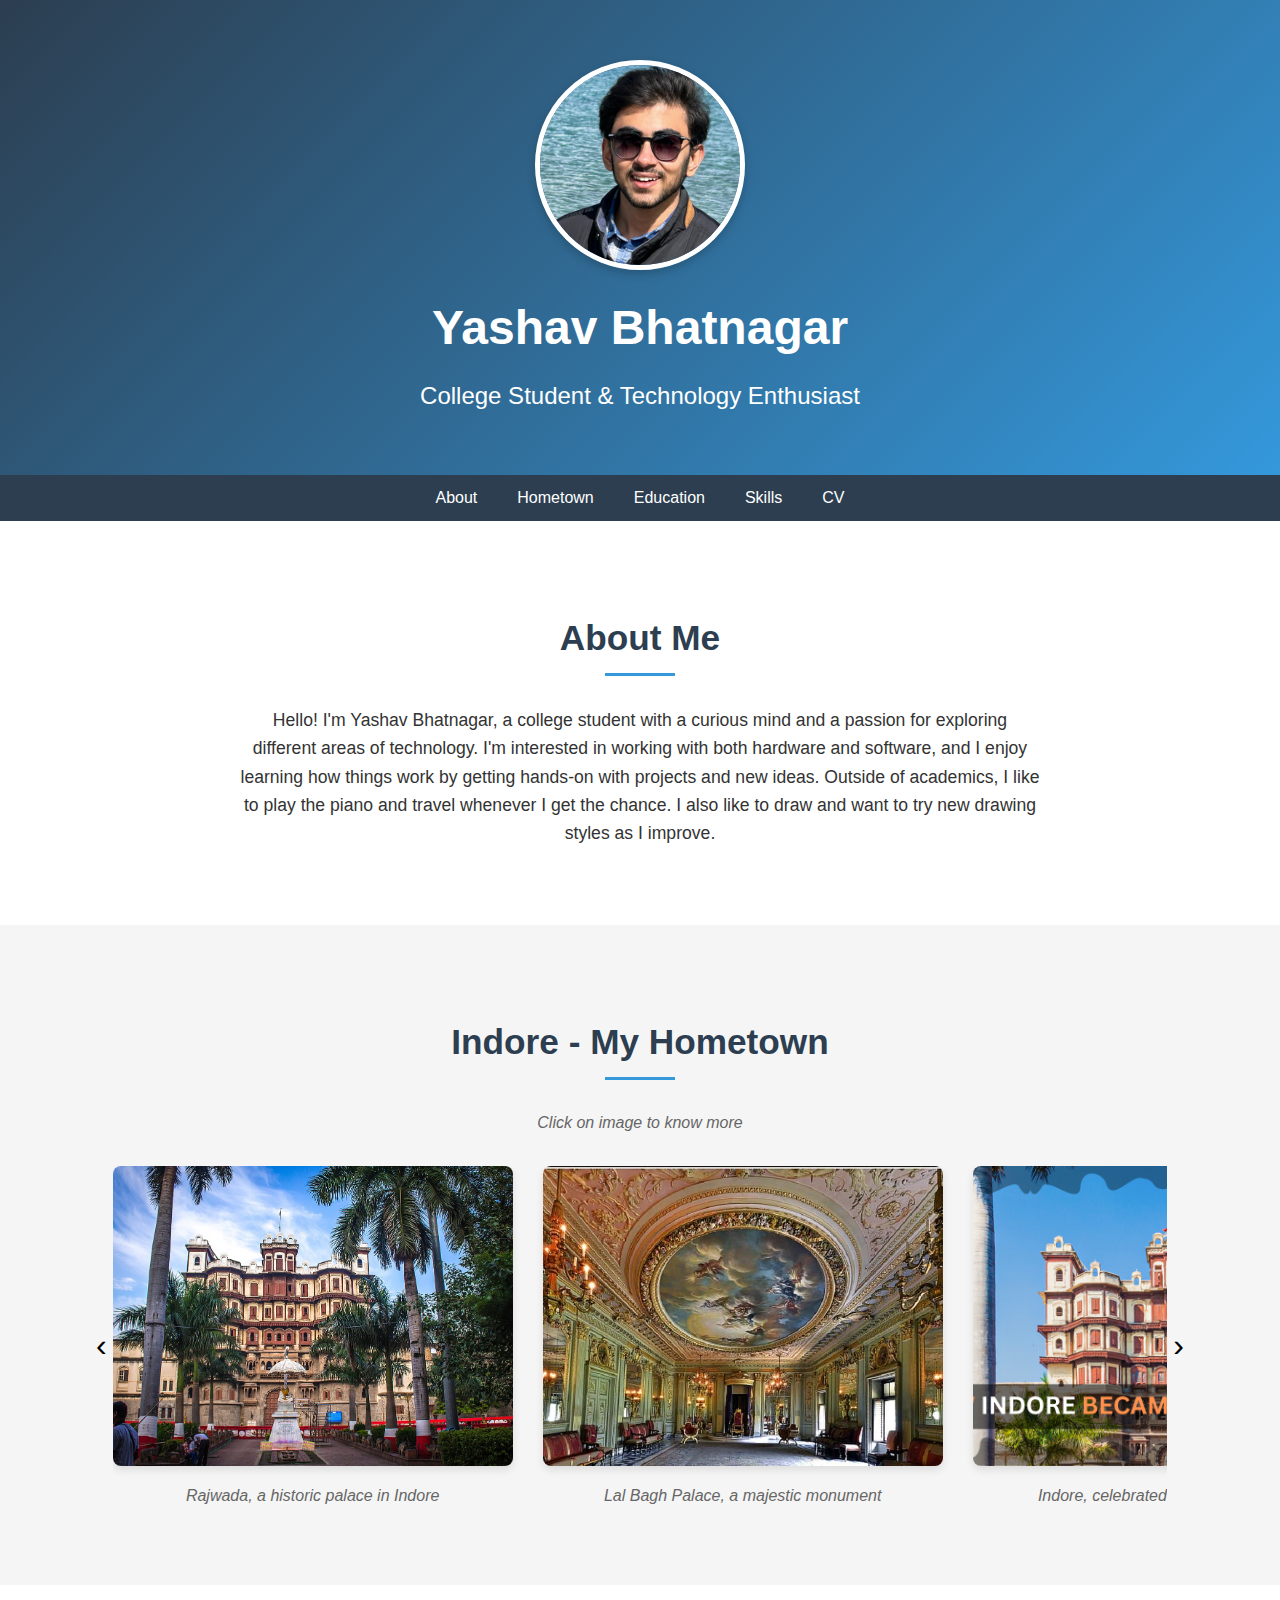
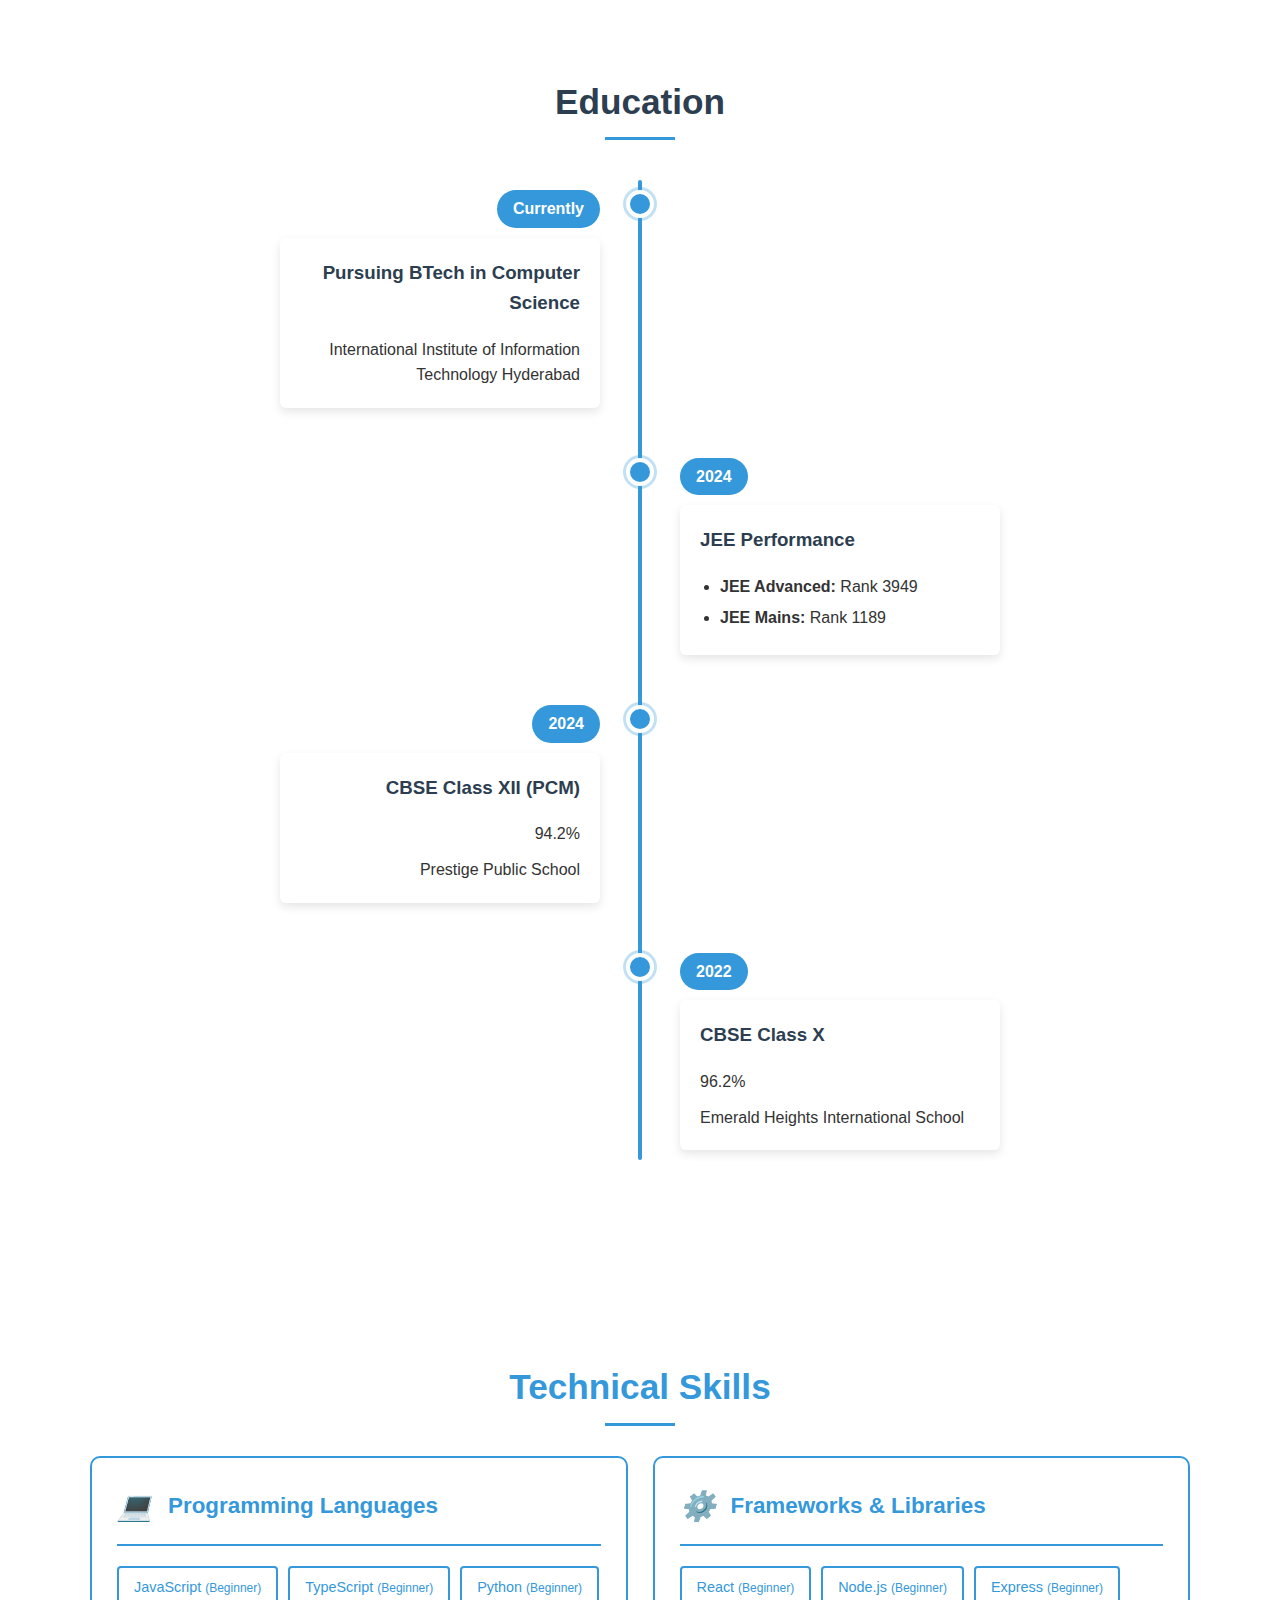
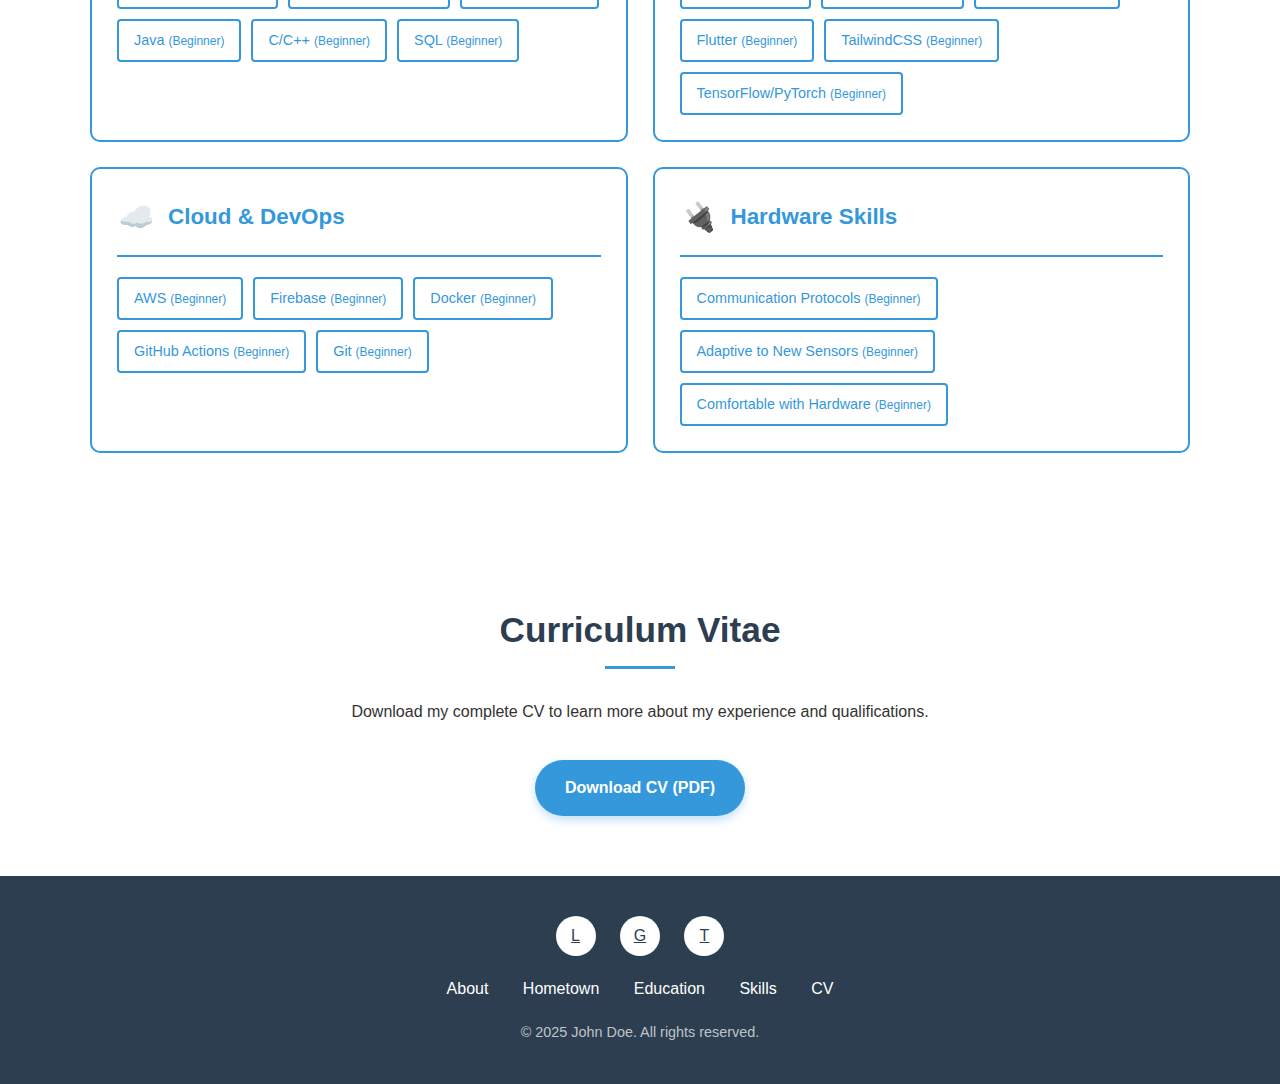
==== index.html @ 8229d237 "first" ====
<!DOCTYPE html>
<html lang="en">
<head>
    <meta charset="UTF-8">
    <meta name="viewport" content="width=device-width, initial-scale=1.0">
    <title>Yashav Bhatnagar- Personal Website</title>
    <style>
        /* Base Styles */
        body {
            font-family: 'Segoe UI', Tahoma, Geneva, Verdana, sans-serif;
            line-height: 1.6;
            color: #333;
            margin: 0;
            padding: 0;
            background-color: #f5f5f5;
        }
        
        .container {
            max-width: 1100px;
            margin: 0 auto;
            padding: 0 20px;
        }
        
        /* Header */
        header {
            background: linear-gradient(135deg, #2c3e50, #3498db);
            color: #fff;
            padding: 60px 0;
            text-align: center;
        }
        
        .profile-container {
            display: flex;
            flex-direction: column;
            align-items: center;
            justify-content: center;
        }
        
        .profile-image {
            width: 200px;
            height: 200px;
            border-radius: 50%;
            border: 5px solid #fff;
            object-fit: cover;
            margin-bottom: 20px;
            box-shadow: 0 4px 10px rgba(0, 0, 0, 0.2);
        }
        
        .header-content h1 {
            font-size: 3rem;
            margin: 0;
            font-weight: 600;
        }
        
        .header-content h2 {
            font-size: 1.5rem;
            margin: 10px 0 0;
            font-weight: 400;
        }
        
        /* Navigation */
        nav {
            background-color: #2c3e50;
            padding: 10px 0;
            position: sticky;
            top: 0;
            z-index: 100;
        }
        
        nav ul {
            list-style: none;
            margin: 0;
            padding: 0;
            display: flex;
            justify-content: center;
        }
        
        nav li {
            margin: 0 15px;
        }
        
        nav a {
            color: #fff;
            text-decoration: none;
            font-weight: 500;
            transition: all 0.3s ease;
            padding: 10px 5px;
        }
        
        nav a:hover {
            color: #3498db;
        }
        
        /* Sections */
        section {
            padding: 60px 0;
        }
        
        section h2 {
            text-align: center;
            font-size: 2.2rem;
            margin-bottom: 40px;
            color: #2c3e50;
            position: relative;
        }
        
        section h2:after {
            content: '';
            position: absolute;
            bottom: -10px;
            left: 50%;
            transform: translateX(-50%);
            width: 70px;
            height: 3px;
            background-color: #3498db;
        }
        
        /* About Section */
        #about {
            background-color: #fff;
        }
        
        .about-content {
            max-width: 800px;
            margin: 0 auto;
            text-align: center;
            font-size: 1.1rem;
        }
        
        /* Hometown Section */
        #hometown {
            background-color: #f5f5f5;
        }
        
        .gallery-container {
            display: flex;
            align-items: center;
            justify-content: center;
            margin-top: 30px;
        }
        
        .hometown-gallery {
            display: flex;
            overflow-x: scroll;
            scroll-behavior: smooth;
            width: 1320px; /* updated width to show 3 full images: 3*400 + 2*30 = 1260px */
            gap: 30px; /* increased gap for better spacing */
        }
        
        .hometown-gallery::-webkit-scrollbar {
            display: none; /* hide native scrollbar */
        }
        
        .arrow {
            font-size: 2rem;
            background-color: transparent;
            border: none;
            cursor: pointer;
        }
        
        .hometown-image {
            width: 400px; /* increased width */
            height: 300px; /* increased height */
            object-fit: cover;
            border-radius: 8px;
            box-shadow: 0 4px 8px rgba(0, 0, 0, 0.1);
            transition: transform 0.3s ease, box-shadow 0.3s ease;
        }
        
        .hometown-image:hover {
            transform: scale(1.05);
            box-shadow: 0 8px 16px rgba(0, 0, 0, 0.2);
        }
        
        .hometown-caption {
            text-align: center;
            margin-top: 10px;
            font-style: italic;
            color: #666;
        }
        
        /* Education Section - NEW TIMELINE STYLES */
        #education {
            background-color: #fff;
        }
        
        .timeline {
            position: relative;
            max-width: 800px;
            margin: 50px auto;
            padding: 0 20px;
        }
        
        .timeline::after {
            content: '';
            position: absolute;
            width: 4px;
            background-color: #3498db;
            top: 0;
            bottom: 0;
            left: 50%;
            margin-left: -2px;
            border-radius: 2px;
        }
        
        .timeline-item {
            padding: 10px 40px;
            position: relative;
            width: 50%;
            box-sizing: border-box;
            margin-bottom: 30px;
        }
        
        .timeline-item:nth-child(odd) {
            left: 0;
            text-align: right;
        }
        
        .timeline-item:nth-child(even) {
            left: 50%;
            text-align: left;
        }
        
        .timeline-dot {
            position: absolute;
            width: 20px;
            height: 20px;
            background-color: #3498db;
            border: 4px solid #fff;
            border-radius: 50%;
            z-index: 1;
            box-shadow: 0 0 0 3px rgba(52, 152, 219, 0.3);
        }
        
        .timeline-item:nth-child(odd) .timeline-dot {
            right: -14px;
        }
        
        .timeline-item:nth-child(even) .timeline-dot {
            left: -14px;
        }
        
        .timeline-date {
            display: inline-block;
            padding: 6px 16px;
            background-color: #3498db;
            color: #fff;
            border-radius: 30px;
            font-weight: bold;
            margin-bottom: 10px;
        }
        
        .timeline-content {
            padding: 20px;
            background-color: #fff;
            border-radius: 6px;
            box-shadow: 0 4px 10px rgba(0, 0, 0, 0.1);
            transition: transform 0.3s ease, box-shadow 0.3s ease;
        }
        
        .timeline-content:hover {
            transform: translateY(-5px);
            box-shadow: 0 8px 15px rgba(0, 0, 0, 0.15);
        }
        
        .timeline-content h3 {
            margin-top: 0;
            color: #2c3e50;
        }
        
        .timeline-content p {
            margin: 10px 0 0;
        }
        
        .timeline-content ul {
            text-align: left;
            padding-left: 20px;
            margin: 10px 0 0;
        }
        
        .timeline-content ul li {
            margin-bottom: 5px;
        }
        
        /* Updated Skills Section Styles to blue and white theme */
        #skills {
            background-color: #fff; /* white background */
            padding: 60px 0;
            color: #333; /* dark text */
        }
        #skills h2 {
            text-align: center;
            font-size: 2.2rem;
            margin-bottom: 40px;
            color: #3498db; /* blue heading */
            position: relative;
        }
        #skills h2:after {
            content: '';
            position: absolute;
            bottom: -10px;
            left: 50%;
            transform: translateX(-50%);
            width: 70px;
            height: 3px;
            background-color: #3498db;
        }
        .skills-container {
            max-width: 1100px;
            margin: 0 auto;
        }
        .skills-grid {
            display: grid;
            grid-template-columns: repeat(2, 1fr);
            gap: 25px;
        }
        .skills-box {
            background-color: #fff;
            border-radius: 10px;
            padding: 25px;
            border: 2px solid #3498db;
            color: #333;
            transition: transform 0.3s ease, box-shadow 0.3s ease;
        }
        .skills-box:hover {
            transform: translateY(-5px);
            box-shadow: 0 10px 20px rgba(52, 152, 219, 0.3);
        }
        .skills-header {
            display: flex;
            align-items: center;
            margin-bottom: 20px;
            border-bottom: 2px solid #3498db;
            padding-bottom: 15px;
        }
        .skills-icon {
            font-size: 1.8rem;
            margin-right: 15px;
        }
        .skills-header h3 {
            color: #3498db;
            font-size: 1.4rem;
            margin: 0;
        }
        .skills-tags {
            display: flex;
            flex-wrap: wrap;
            gap: 10px;
        }
        .skill-tag {
            background-color: #fff;
            color: #3498db;
            padding: 8px 15px;
            border: 2px solid #3498db;
            border-radius: 4px;
            font-size: 0.9rem;
            transition: background-color 0.3s ease, color 0.3s ease;
        }
        .skill-tag:hover {
            background-color: #3498db;
            color: #fff;
        }
        
        /* CV Section */
        #cv {
            background-color: #fff;
            text-align: center;
        }
        
        .cv-download {
            display: inline-block;
            background-color: #3498db;
            color: #fff;
            padding: 15px 30px;
            border-radius: 30px;
            text-decoration: none;
            font-weight: 600;
            transition: all 0.3s ease;
            margin-top: 20px;
            box-shadow: 0 4px 10px rgba(52, 152, 219, 0.3);
        }
        
        .cv-download:hover {
            background-color: #2980b9;
            transform: translateY(-3px);
            box-shadow: 0 6px 15px rgba(52, 152, 219, 0.4);
        }
        
        .cv-download i {
            margin-right: 10px;
        }
        
        /* Footer */
        footer {
            background-color: #2c3e50;
            color: #fff;
            padding: 40px 0;
            text-align: center;
        }
        
        .social-links {
            margin-bottom: 20px;
        }
        
        .social-link {
            display: inline-block;
            width: 40px;
            height: 40px;
            background-color: #fff;
            border-radius: 50%;
            color: #2c3e50;
            text-align: center;
            line-height: 40px;
            margin: 0 10px;
            transition: all 0.3s ease;
        }
        
        .social-link:hover {
            background-color: #3498db;
            color: #fff;
            transform: translateY(-3px);
        }
        
        .footer-nav {
            margin-bottom: 20px;
        }
        
        .footer-nav a {
            color: #fff;
            margin: 0 15px;
            text-decoration: none;
            transition: color 0.3s ease;
        }
        
        .footer-nav a:hover {
            color: #3498db;
        }
        
        .copyright {
            font-size: 0.9rem;
            color: rgba(255, 255, 255, 0.7);
        }
        
        /* Responsive */
        @media (max-width: 768px) {
            .skills-grid {
                grid-template-columns: 1fr;
            }
            
            .hometown-image {
                width: 100%;
                height: auto;
            }
            
            .header-content h1 {
                font-size: 2.5rem;
            }
            
            .header-content h2 {
                font-size: 1.2rem;
            }
            
            nav ul {
                flex-direction: column;
                align-items: center;
            }
            
            nav li {
                margin: 10px 0;
            }
            
            /* Timeline responsive */
            .timeline::after {
                left: 31px;
            }
            
            .timeline-item {
                width: 100%;
                padding-left: 70px;
                padding-right: 20px;
            }
            
            .timeline-item:nth-child(odd),
            .timeline-item:nth-child(even) {
                left: 0;
                text-align: left;
            }
            
            .timeline-item:nth-child(odd) .timeline-dot,
            .timeline-item:nth-child(even) .timeline-dot {
                left: 18px;
            }
        }
        
        @media (max-width: 480px) {
            .skill-item {
                width: 100%;
            }
            
            section h2 {
                font-size: 1.8rem;
            }
            
            .header-content h1 {
                font-size: 2rem;
            }
            
            .profile-image {
                width: 150px;
                height: 150px;
            }
            
            .skills-header {
                flex-direction: column;
                text-align: center;
            }
            
            .skills-icon {
                margin-right: 0;
                margin-bottom: 10px;
            }
            
            .skills-tags {
                justify-content: center;
            }
        }
    </style>
</head>
<body>
    <!-- Header -->
    <header>
        <div class="container">
            <div class="profile-container">
                <img src="images/Profilepic.jpg" alt="Profile Picture" class="profile-image">
                <div class="header-content">
                    <h1>Yashav Bhatnagar</h1>
                    <h2>College Student & Technology Enthusiast</h2>
                </div>
            </div>
        </div>
    </header>
    
    <!-- Navigation -->
    <nav>
        <ul>
            <li><a href="#about">About</a></li>
            <li><a href="#hometown">Hometown</a></li>
            <li><a href="#education">Education</a></li>
            <li><a href="#skills">Skills</a></li>
            <li><a href="#cv">CV</a></li>
        </ul>
    </nav>
    
    <!-- About Section -->
    <section id="about">
        <div class="container">
            <h2>About Me</h2>
            <div class="about-content">
                <p>Hello! I'm Yashav Bhatnagar, a college student with a curious mind and a passion for exploring different areas of technology. I'm interested in working with both hardware and software, and I enjoy learning how things work by getting hands-on with projects and new ideas. Outside of academics, I like to play the piano and travel whenever I get the chance. I also like to draw and want to try new drawing styles as I improve.</p>
            </div>
        </div>
    </section>
    
    <!-- Hometown Section -->
    <section id="hometown">
        <div class="container">
            <h2>Indore - My Hometown</h2>
            <p class="hometown-caption">Click on image to know more</p>
            <div class="gallery-container">
                <button class="arrow left" id="leftArrow">&#8249;</button>
                <div class="hometown-gallery" id="gallery">
                    <!-- Rajwada -->
                    <div>
                        <a href="https://en.wikipedia.org/wiki/Rajwada" target="_blank">
                            <img src="images/Indore_Rajwada.jpg" alt="Rajwada, Indore" class="hometown-image">
                        </a>
                        <p class="hometown-caption">Rajwada, a historic palace in Indore</p>
                    </div>
                    <!-- Lal Bagh Palace -->
                    <div>
                        <a href="https://en.wikipedia.org/wiki/Lalbagh_Palace" target="_blank">
                            <img src="images/Indore_LalBagh.jpg" alt="Lal Bagh Palace, Indore" class="hometown-image">
                        </a>
                        <p class="hometown-caption">Lal Bagh Palace, a majestic monument</p>
                    </div>
                    <!-- Clean City View -->
                    <div>
                        <a href="https://www.youtube.com/watch?v=WnYIG2W7yXc&ab_channel=IndiaToday" target="_blank">
                            <img src="images/Indore_cleanest.png" alt="Indore Cleanest" class="hometown-image">
                        </a>
                        <p class="hometown-caption">Indore, celebrated as the cleanest city</p>
                    </div>
                    <!-- Sarafa Bazaar -->
                    <div>
                        <a href="https://en.wikipedia.org/wiki/Sarafa_Bazaar" target="_blank">
                            <img src="images/Indore_Sarafa.jpg" alt="Sarafa, Indore" class="hometown-image">
                        </a>
                        <p class="hometown-caption">Sarafa bazar, a foodies paradise</p>
                    </div>
                    <!-- Chappan dukan -->
                    <div>
                        <a href="https://food.ndtv.com/food-drinks/what-to-eat-at-indores-chappan-market-aka-56-dukan-a-complete-guide-3815123" target="_blank">
                            <img src="images/Indore_chappan.jpeg" alt="Chappan, Indore" class="hometown-image">
                        </a>
                        <p class="hometown-caption">Chappan dukan, The Street food hub</p>
                    </div>
                </div>
                <button class="arrow right" id="rightArrow">&#8250;</button>
            </div>
        </div>
    </section>
    
    <!-- Education Section - UPDATED WITH VERTICAL TIMELINE -->
    <section id="education">
        <div class="container">
            <h2>Education</h2>
            <div class="timeline">
                <!-- BTech -->
                <div class="timeline-item">
                    <div class="timeline-dot"></div>
                    <div class="timeline-date">Currently</div>
                    <div class="timeline-content">
                        <h3>Pursuing BTech in Computer Science</h3>
                        <p>International Institute of Information Technology Hyderabad</p>
                    </div>
                </div>
                
                <!-- JEE Combined -->
                <div class="timeline-item">
                    <div class="timeline-dot"></div>
                    <div class="timeline-date">2024</div>
                    <div class="timeline-content">
                        <h3>JEE Performance</h3>
                        <ul>
                            <li><strong>JEE Advanced:</strong> Rank 3949</li>
                            <li><strong>JEE Mains:</strong> Rank 1189</li>
                        </ul>
                    </div>
                </div>
                
                <!-- CBSE Class XII -->
                <div class="timeline-item">
                    <div class="timeline-dot"></div>
                    <div class="timeline-date">2024</div>
                    <div class="timeline-content">
                        <h3>CBSE Class XII (PCM)</h3>
                        <p>94.2%</p>
                        <p>Prestige Public School</p>
                    </div>
                </div>
                
                <!-- CBSE Class X -->
                <div class="timeline-item">
                    <div class="timeline-dot"></div>
                    <div class="timeline-date">2022</div>
                    <div class="timeline-content">
                        <h3>CBSE Class X</h3>
                        <p>96.2%</p>
                        <p>Emerald Heights International School</p>
                    </div>
                </div>
            </div>
        </div>
    </section>
    
    <!-- Skills Section - UPDATED WITH EXPERTISE LEVELS -->
    <section id="skills">
        <div class="container">
            <h2>Technical Skills</h2>
            <div class="skills-container">
                <!-- Main skills grid layout -->
                <div class="skills-grid">
                    <!-- Programming Languages Box -->
                    <div class="skills-box">
                        <div class="skills-header">
                            <i class="skills-icon">💻</i>
                            <h3>Programming Languages</h3>
                        </div>
                        <div class="skills-tags">
                            <span class="skill-tag">JavaScript <small>(Beginner)</small></span>
                            <span class="skill-tag">TypeScript <small>(Beginner)</small></span>
                            <span class="skill-tag">Python <small>(Beginner)</small></span>
                            <span class="skill-tag">Java <small>(Beginner)</small></span>
                            <span class="skill-tag">C/C++ <small>(Beginner)</small></span>
                            <span class="skill-tag">SQL <small>(Beginner)</small></span>
                        </div>
                    </div>
                    
                    <!-- Frameworks & Libraries Box -->
                    <div class="skills-box">
                        <div class="skills-header">
                            <i class="skills-icon">⚙️</i>
                            <h3>Frameworks & Libraries</h3>
                        </div>
                        <div class="skills-tags">
                            <span class="skill-tag">React <small>(Beginner)</small></span>
                            <span class="skill-tag">Node.js <small>(Beginner)</small></span>
                            <span class="skill-tag">Express <small>(Beginner)</small></span>
                            <span class="skill-tag">Flutter <small>(Beginner)</small></span>
                            <span class="skill-tag">TailwindCSS <small>(Beginner)</small></span>
                            <span class="skill-tag">TensorFlow/PyTorch <small>(Beginner)</small></span>
                        </div>
                    </div>
                    
                    <!-- Cloud & DevOps Box -->
                    <div class="skills-box">
                        <div class="skills-header">
                            <i class="skills-icon">☁️</i>
                            <h3>Cloud & DevOps</h3>
                        </div>
                        <div class="skills-tags">
                            <span class="skill-tag">AWS <small>(Beginner)</small></span>
                            <span class="skill-tag">Firebase <small>(Beginner)</small></span>
                            <span class="skill-tag">Docker <small>(Beginner)</small></span>
                            <span class="skill-tag">GitHub Actions <small>(Beginner)</small></span>
                            <span class="skill-tag">Git <small>(Beginner)</small></span>
                        </div>
                    </div>
                    
                    <!-- Hardware Skills Box -->
                    <div class="skills-box">
                        <div class="skills-header">
                            <i class="skills-icon">🔌</i>
                            <h3>Hardware Skills</h3>
                        </div>
                        <div class="skills-tags">
                            <span class="skill-tag">Communication Protocols <small>(Beginner)</small></span>
                            <span class="skill-tag">Adaptive to New Sensors <small>(Beginner)</small></span>
                            <span class="skill-tag">Comfortable with Hardware <small>(Beginner)</small></span>
                        </div>
                    </div>
                </div>
            </div>
        </div>
    </section>
    
    <!-- CV Section -->
    <section id="cv">
        <div class="container">
            <h2>Curriculum Vitae</h2>
            <p>Download my complete CV to learn more about my experience and qualifications.</p>
            <a href="#" class="cv-download">Download CV (PDF)</a>
        </div>
    </section>
    
    <!-- Footer -->
    <footer>
        <div class="container">
            <div class="social-links">
                <a href="#" class="social-link">L</a>
                <a href="#" class="social-link">G</a>
                <a href="#" class="social-link">T</a>
            </div>
            <div class="footer-nav">
                <a href="#about">About</a>
                <a href="#hometown">Hometown</a>
                <a href="#education">Education</a>
                <a href="#skills">Skills</a>
                <a href="#cv">CV</a>
            </div>
            <div class="copyright">
                &copy; 2025 John Doe. All rights reserved.
            </div>
        </div>
    </footer>
    <script>
        // Horizontal scroll functionality using arrow buttons.
        const gallery = document.getElementById('gallery');
        const scrollAmount = 430; // one image width (400px) + gap (30px)
        document.getElementById('leftArrow').addEventListener('click', () => {
            gallery.scrollBy({ left: -scrollAmount, behavior: 'smooth' });
        });
        document.getElementById('rightArrow').addEventListener('click', () => {
            gallery.scrollBy({ left: scrollAmount, behavior: 'smooth' });
        });
    </script>
    <script src="tracking.js"></script>
</body>
</html>
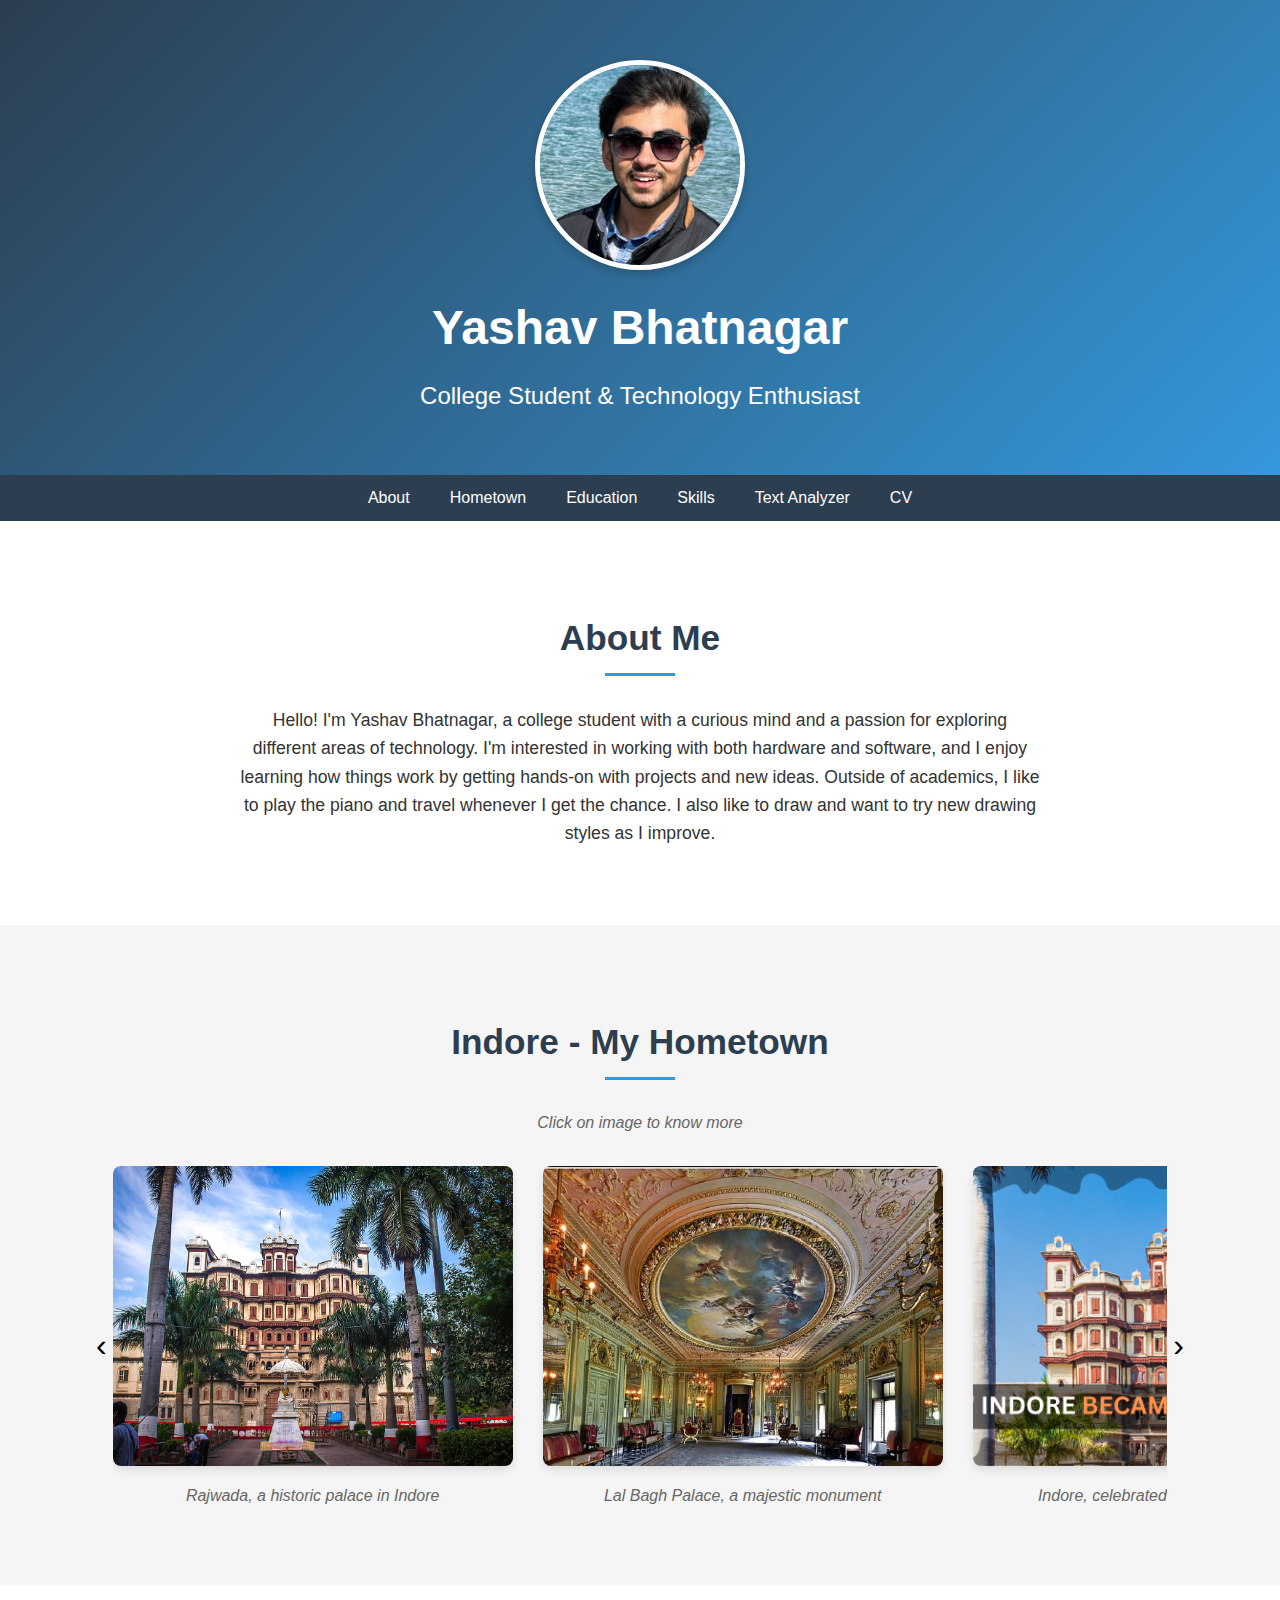
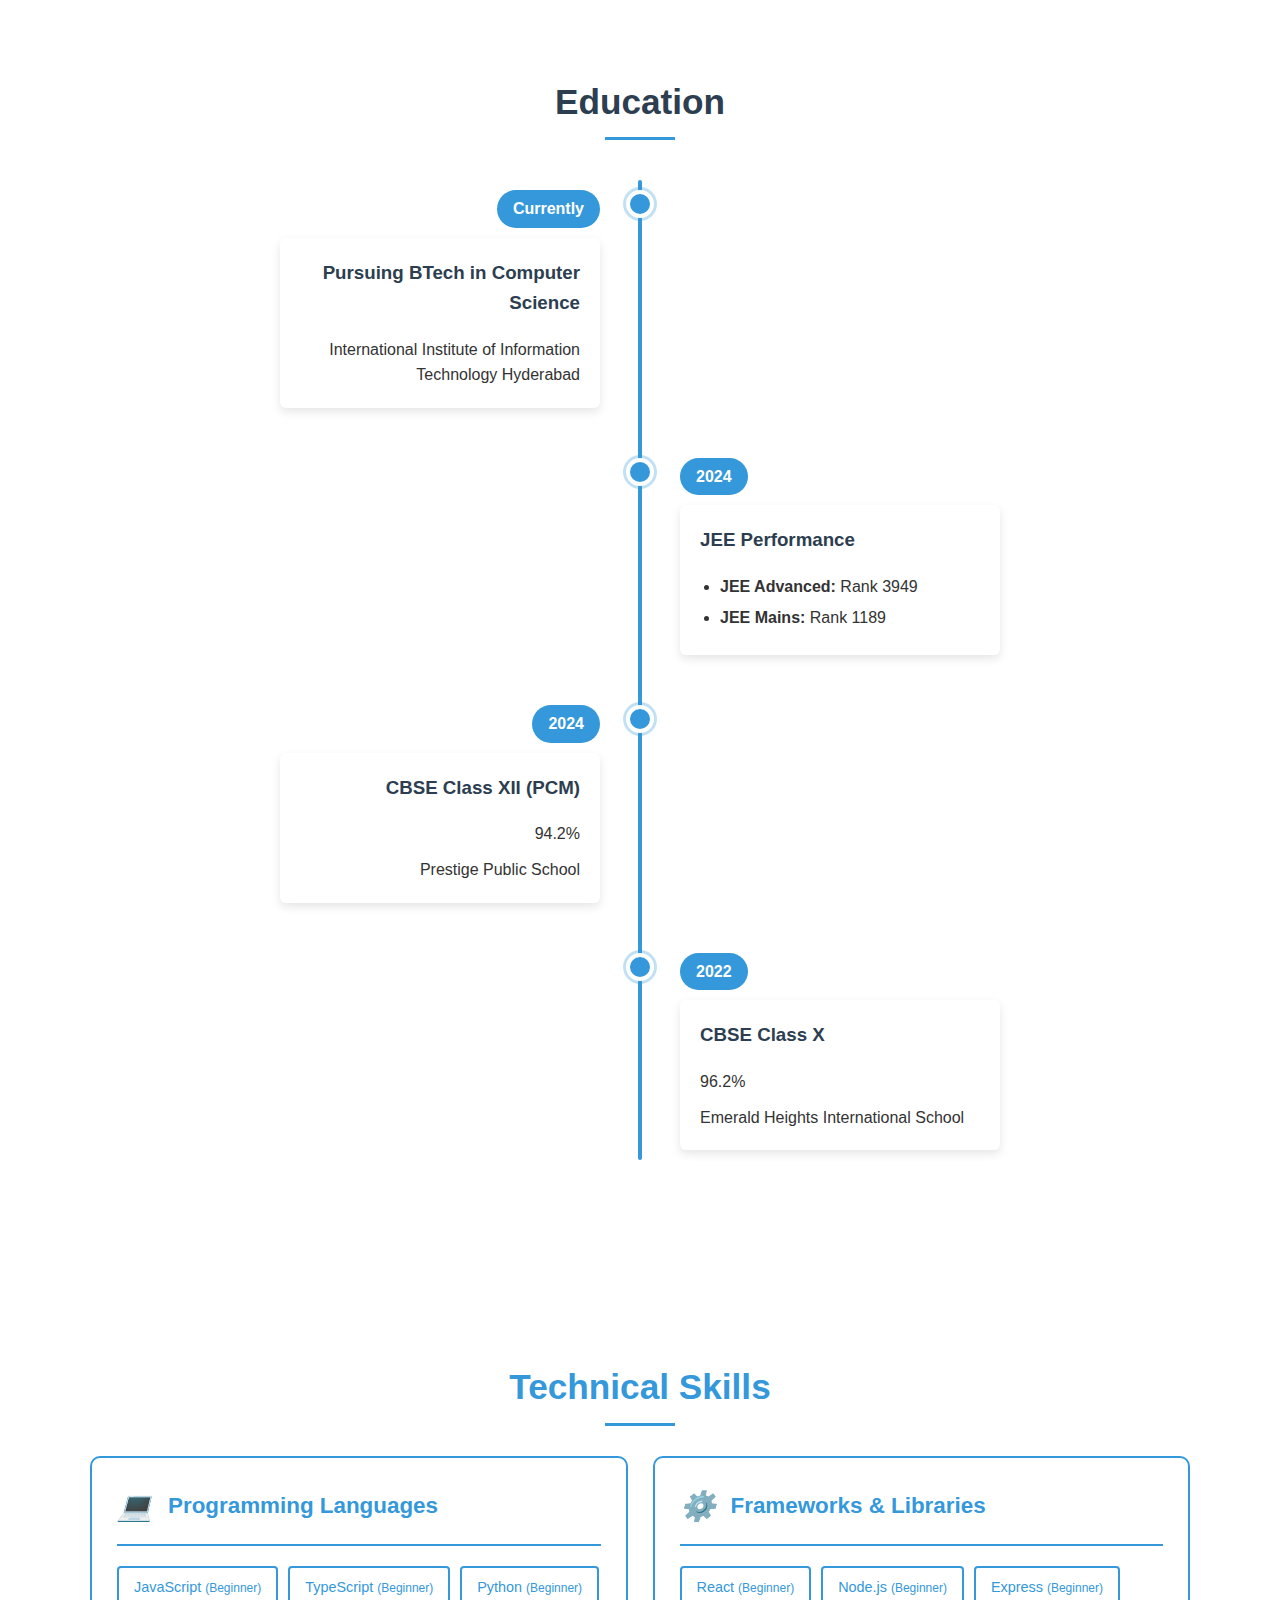
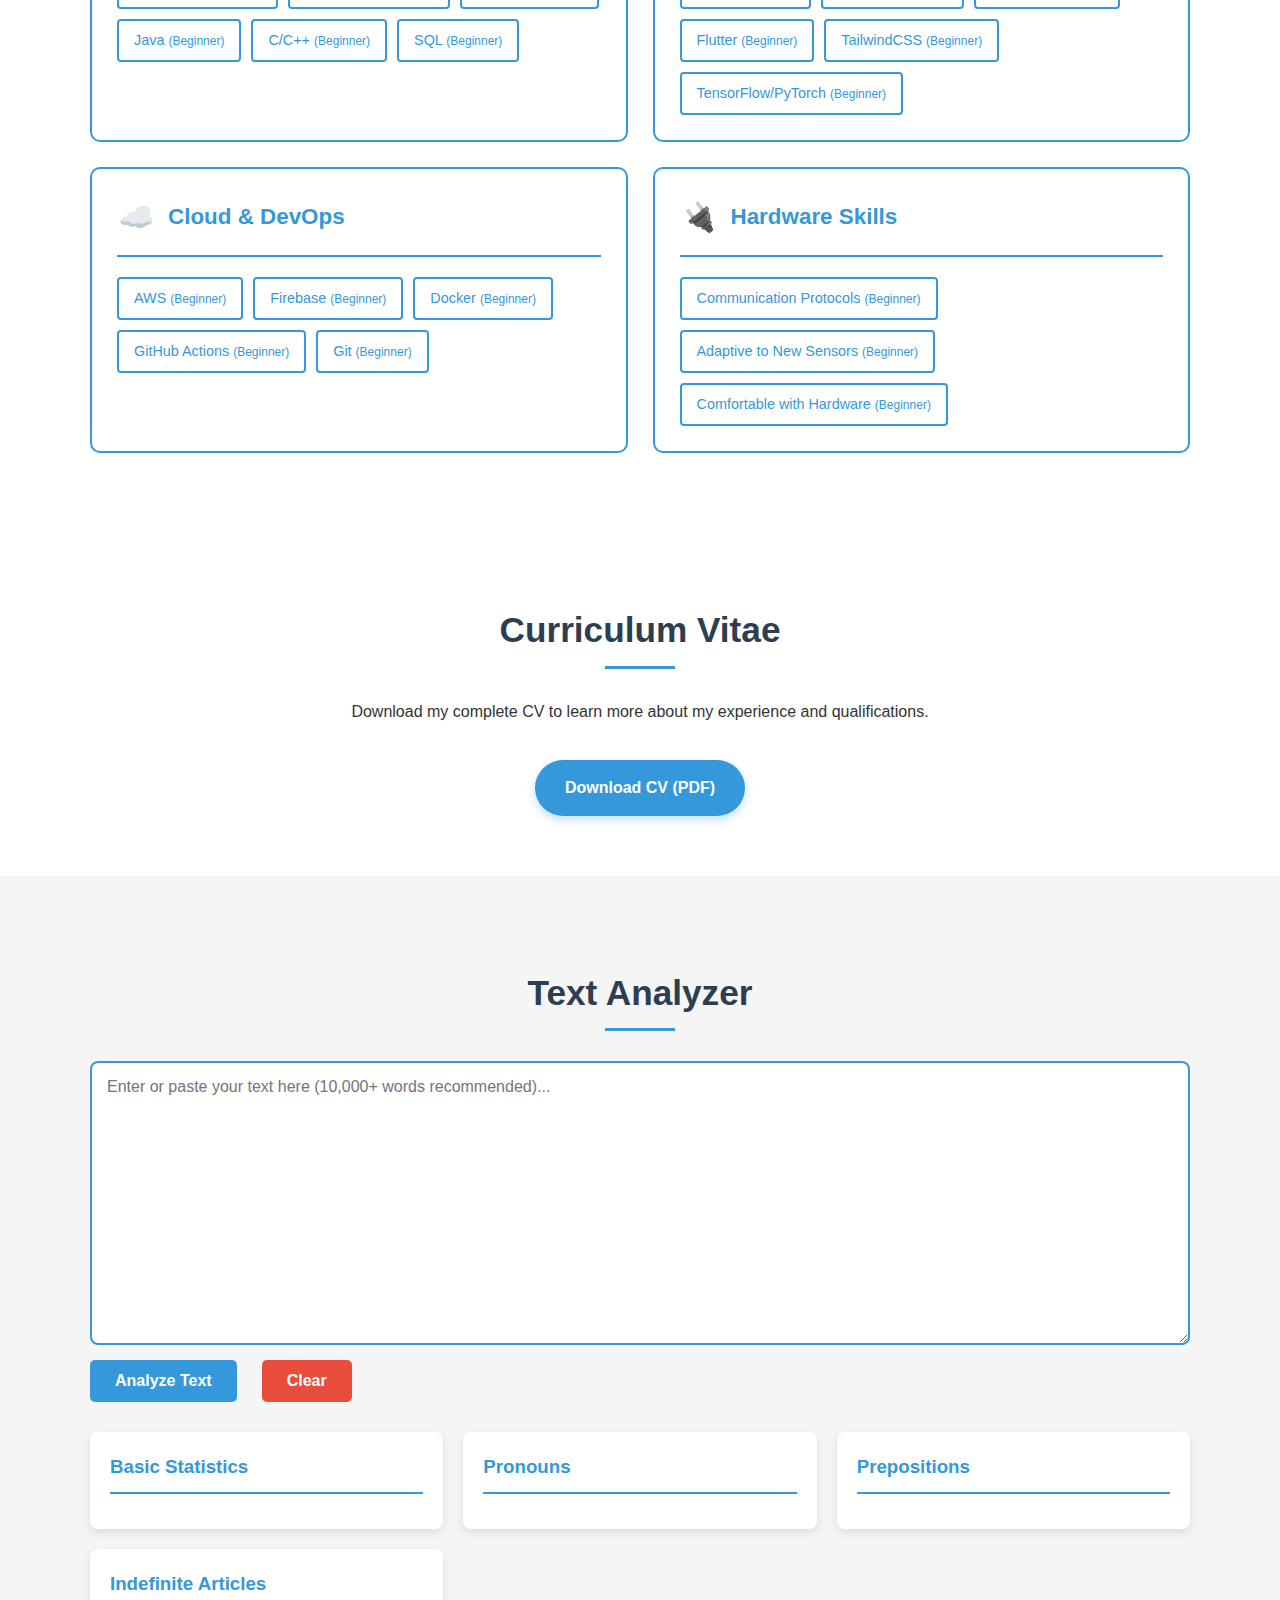
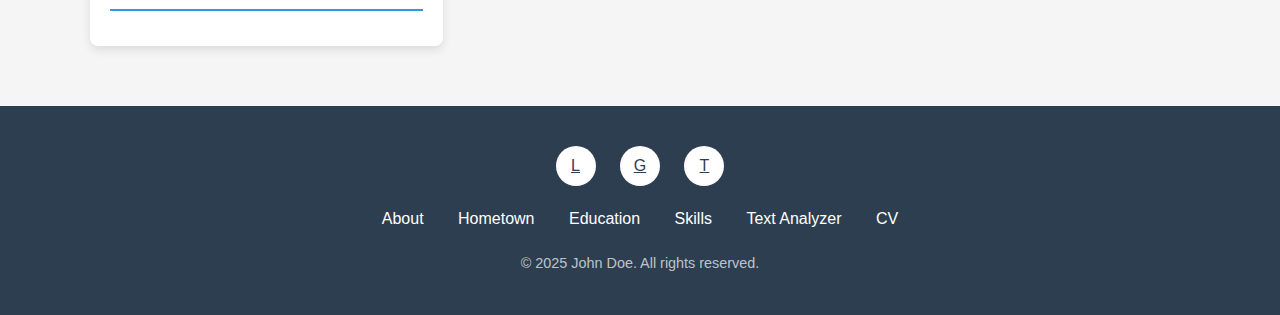
==== commit 63178a47: "text" ====
--- a/index.html
+++ b/index.html
@@ -4,527 +4,7 @@
     <meta charset="UTF-8">
     <meta name="viewport" content="width=device-width, initial-scale=1.0">
     <title>Yashav Bhatnagar- Personal Website</title>
-    <style>
-        /* Base Styles */
-        body {
-            font-family: 'Segoe UI', Tahoma, Geneva, Verdana, sans-serif;
-            line-height: 1.6;
-            color: #333;
-            margin: 0;
-            padding: 0;
-            background-color: #f5f5f5;
-        }
-        
-        .container {
-            max-width: 1100px;
-            margin: 0 auto;
-            padding: 0 20px;
-        }
-        
-        /* Header */
-        header {
-            background: linear-gradient(135deg, #2c3e50, #3498db);
-            color: #fff;
-            padding: 60px 0;
-            text-align: center;
-        }
-        
-        .profile-container {
-            display: flex;
-            flex-direction: column;
-            align-items: center;
-            justify-content: center;
-        }
-        
-        .profile-image {
-            width: 200px;
-            height: 200px;
-            border-radius: 50%;
-            border: 5px solid #fff;
-            object-fit: cover;
-            margin-bottom: 20px;
-            box-shadow: 0 4px 10px rgba(0, 0, 0, 0.2);
-        }
-        
-        .header-content h1 {
-            font-size: 3rem;
-            margin: 0;
-            font-weight: 600;
-        }
-        
-        .header-content h2 {
-            font-size: 1.5rem;
-            margin: 10px 0 0;
-            font-weight: 400;
-        }
-        
-        /* Navigation */
-        nav {
-            background-color: #2c3e50;
-            padding: 10px 0;
-            position: sticky;
-            top: 0;
-            z-index: 100;
-        }
-        
-        nav ul {
-            list-style: none;
-            margin: 0;
-            padding: 0;
-            display: flex;
-            justify-content: center;
-        }
-        
-        nav li {
-            margin: 0 15px;
-        }
-        
-        nav a {
-            color: #fff;
-            text-decoration: none;
-            font-weight: 500;
-            transition: all 0.3s ease;
-            padding: 10px 5px;
-        }
-        
-        nav a:hover {
-            color: #3498db;
-        }
-        
-        /* Sections */
-        section {
-            padding: 60px 0;
-        }
-        
-        section h2 {
-            text-align: center;
-            font-size: 2.2rem;
-            margin-bottom: 40px;
-            color: #2c3e50;
-            position: relative;
-        }
-        
-        section h2:after {
-            content: '';
-            position: absolute;
-            bottom: -10px;
-            left: 50%;
-            transform: translateX(-50%);
-            width: 70px;
-            height: 3px;
-            background-color: #3498db;
-        }
-        
-        /* About Section */
-        #about {
-            background-color: #fff;
-        }
-        
-        .about-content {
-            max-width: 800px;
-            margin: 0 auto;
-            text-align: center;
-            font-size: 1.1rem;
-        }
-        
-        /* Hometown Section */
-        #hometown {
-            background-color: #f5f5f5;
-        }
-        
-        .gallery-container {
-            display: flex;
-            align-items: center;
-            justify-content: center;
-            margin-top: 30px;
-        }
-        
-        .hometown-gallery {
-            display: flex;
-            overflow-x: scroll;
-            scroll-behavior: smooth;
-            width: 1320px; /* updated width to show 3 full images: 3*400 + 2*30 = 1260px */
-            gap: 30px; /* increased gap for better spacing */
-        }
-        
-        .hometown-gallery::-webkit-scrollbar {
-            display: none; /* hide native scrollbar */
-        }
-        
-        .arrow {
-            font-size: 2rem;
-            background-color: transparent;
-            border: none;
-            cursor: pointer;
-        }
-        
-        .hometown-image {
-            width: 400px; /* increased width */
-            height: 300px; /* increased height */
-            object-fit: cover;
-            border-radius: 8px;
-            box-shadow: 0 4px 8px rgba(0, 0, 0, 0.1);
-            transition: transform 0.3s ease, box-shadow 0.3s ease;
-        }
-        
-        .hometown-image:hover {
-            transform: scale(1.05);
-            box-shadow: 0 8px 16px rgba(0, 0, 0, 0.2);
-        }
-        
-        .hometown-caption {
-            text-align: center;
-            margin-top: 10px;
-            font-style: italic;
-            color: #666;
-        }
-        
-        /* Education Section - NEW TIMELINE STYLES */
-        #education {
-            background-color: #fff;
-        }
-        
-        .timeline {
-            position: relative;
-            max-width: 800px;
-            margin: 50px auto;
-            padding: 0 20px;
-        }
-        
-        .timeline::after {
-            content: '';
-            position: absolute;
-            width: 4px;
-            background-color: #3498db;
-            top: 0;
-            bottom: 0;
-            left: 50%;
-            margin-left: -2px;
-            border-radius: 2px;
-        }
-        
-        .timeline-item {
-            padding: 10px 40px;
-            position: relative;
-            width: 50%;
-            box-sizing: border-box;
-            margin-bottom: 30px;
-        }
-        
-        .timeline-item:nth-child(odd) {
-            left: 0;
-            text-align: right;
-        }
-        
-        .timeline-item:nth-child(even) {
-            left: 50%;
-            text-align: left;
-        }
-        
-        .timeline-dot {
-            position: absolute;
-            width: 20px;
-            height: 20px;
-            background-color: #3498db;
-            border: 4px solid #fff;
-            border-radius: 50%;
-            z-index: 1;
-            box-shadow: 0 0 0 3px rgba(52, 152, 219, 0.3);
-        }
-        
-        .timeline-item:nth-child(odd) .timeline-dot {
-            right: -14px;
-        }
-        
-        .timeline-item:nth-child(even) .timeline-dot {
-            left: -14px;
-        }
-        
-        .timeline-date {
-            display: inline-block;
-            padding: 6px 16px;
-            background-color: #3498db;
-            color: #fff;
-            border-radius: 30px;
-            font-weight: bold;
-            margin-bottom: 10px;
-        }
-        
-        .timeline-content {
-            padding: 20px;
-            background-color: #fff;
-            border-radius: 6px;
-            box-shadow: 0 4px 10px rgba(0, 0, 0, 0.1);
-            transition: transform 0.3s ease, box-shadow 0.3s ease;
-        }
-        
-        .timeline-content:hover {
-            transform: translateY(-5px);
-            box-shadow: 0 8px 15px rgba(0, 0, 0, 0.15);
-        }
-        
-        .timeline-content h3 {
-            margin-top: 0;
-            color: #2c3e50;
-        }
-        
-        .timeline-content p {
-            margin: 10px 0 0;
-        }
-        
-        .timeline-content ul {
-            text-align: left;
-            padding-left: 20px;
-            margin: 10px 0 0;
-        }
-        
-        .timeline-content ul li {
-            margin-bottom: 5px;
-        }
-        
-        /* Updated Skills Section Styles to blue and white theme */
-        #skills {
-            background-color: #fff; /* white background */
-            padding: 60px 0;
-            color: #333; /* dark text */
-        }
-        #skills h2 {
-            text-align: center;
-            font-size: 2.2rem;
-            margin-bottom: 40px;
-            color: #3498db; /* blue heading */
-            position: relative;
-        }
-        #skills h2:after {
-            content: '';
-            position: absolute;
-            bottom: -10px;
-            left: 50%;
-            transform: translateX(-50%);
-            width: 70px;
-            height: 3px;
-            background-color: #3498db;
-        }
-        .skills-container {
-            max-width: 1100px;
-            margin: 0 auto;
-        }
-        .skills-grid {
-            display: grid;
-            grid-template-columns: repeat(2, 1fr);
-            gap: 25px;
-        }
-        .skills-box {
-            background-color: #fff;
-            border-radius: 10px;
-            padding: 25px;
-            border: 2px solid #3498db;
-            color: #333;
-            transition: transform 0.3s ease, box-shadow 0.3s ease;
-        }
-        .skills-box:hover {
-            transform: translateY(-5px);
-            box-shadow: 0 10px 20px rgba(52, 152, 219, 0.3);
-        }
-        .skills-header {
-            display: flex;
-            align-items: center;
-            margin-bottom: 20px;
-            border-bottom: 2px solid #3498db;
-            padding-bottom: 15px;
-        }
-        .skills-icon {
-            font-size: 1.8rem;
-            margin-right: 15px;
-        }
-        .skills-header h3 {
-            color: #3498db;
-            font-size: 1.4rem;
-            margin: 0;
-        }
-        .skills-tags {
-            display: flex;
-            flex-wrap: wrap;
-            gap: 10px;
-        }
-        .skill-tag {
-            background-color: #fff;
-            color: #3498db;
-            padding: 8px 15px;
-            border: 2px solid #3498db;
-            border-radius: 4px;
-            font-size: 0.9rem;
-            transition: background-color 0.3s ease, color 0.3s ease;
-        }
-        .skill-tag:hover {
-            background-color: #3498db;
-            color: #fff;
-        }
-        
-        /* CV Section */
-        #cv {
-            background-color: #fff;
-            text-align: center;
-        }
-        
-        .cv-download {
-            display: inline-block;
-            background-color: #3498db;
-            color: #fff;
-            padding: 15px 30px;
-            border-radius: 30px;
-            text-decoration: none;
-            font-weight: 600;
-            transition: all 0.3s ease;
-            margin-top: 20px;
-            box-shadow: 0 4px 10px rgba(52, 152, 219, 0.3);
-        }
-        
-        .cv-download:hover {
-            background-color: #2980b9;
-            transform: translateY(-3px);
-            box-shadow: 0 6px 15px rgba(52, 152, 219, 0.4);
-        }
-        
-        .cv-download i {
-            margin-right: 10px;
-        }
-        
-        /* Footer */
-        footer {
-            background-color: #2c3e50;
-            color: #fff;
-            padding: 40px 0;
-            text-align: center;
-        }
-        
-        .social-links {
-            margin-bottom: 20px;
-        }
-        
-        .social-link {
-            display: inline-block;
-            width: 40px;
-            height: 40px;
-            background-color: #fff;
-            border-radius: 50%;
-            color: #2c3e50;
-            text-align: center;
-            line-height: 40px;
-            margin: 0 10px;
-            transition: all 0.3s ease;
-        }
-        
-        .social-link:hover {
-            background-color: #3498db;
-            color: #fff;
-            transform: translateY(-3px);
-        }
-        
-        .footer-nav {
-            margin-bottom: 20px;
-        }
-        
-        .footer-nav a {
-            color: #fff;
-            margin: 0 15px;
-            text-decoration: none;
-            transition: color 0.3s ease;
-        }
-        
-        .footer-nav a:hover {
-            color: #3498db;
-        }
-        
-        .copyright {
-            font-size: 0.9rem;
-            color: rgba(255, 255, 255, 0.7);
-        }
-        
-        /* Responsive */
-        @media (max-width: 768px) {
-            .skills-grid {
-                grid-template-columns: 1fr;
-            }
-            
-            .hometown-image {
-                width: 100%;
-                height: auto;
-            }
-            
-            .header-content h1 {
-                font-size: 2.5rem;
-            }
-            
-            .header-content h2 {
-                font-size: 1.2rem;
-            }
-            
-            nav ul {
-                flex-direction: column;
-                align-items: center;
-            }
-            
-            nav li {
-                margin: 10px 0;
-            }
-            
-            /* Timeline responsive */
-            .timeline::after {
-                left: 31px;
-            }
-            
-            .timeline-item {
-                width: 100%;
-                padding-left: 70px;
-                padding-right: 20px;
-            }
-            
-            .timeline-item:nth-child(odd),
-            .timeline-item:nth-child(even) {
-                left: 0;
-                text-align: left;
-            }
-            
-            .timeline-item:nth-child(odd) .timeline-dot,
-            .timeline-item:nth-child(even) .timeline-dot {
-                left: 18px;
-            }
-        }
-        
-        @media (max-width: 480px) {
-            .skill-item {
-                width: 100%;
-            }
-            
-            section h2 {
-                font-size: 1.8rem;
-            }
-            
-            .header-content h1 {
-                font-size: 2rem;
-            }
-            
-            .profile-image {
-                width: 150px;
-                height: 150px;
-            }
-            
-            .skills-header {
-                flex-direction: column;
-                text-align: center;
-            }
-            
-            .skills-icon {
-                margin-right: 0;
-                margin-bottom: 10px;
-            }
-            
-            .skills-tags {
-                justify-content: center;
-            }
-        }
-    </style>
+    <link rel="stylesheet" href="styles.css">
 </head>
 <body>
     <!-- Header -->
@@ -547,6 +27,7 @@
             <li><a href="#hometown">Hometown</a></li>
             <li><a href="#education">Education</a></li>
             <li><a href="#skills">Skills</a></li>
+            <li><a href="#text-analyzer">Text Analyzer</a></li>
             <li><a href="#cv">CV</a></li>
         </ul>
     </nav>
@@ -742,7 +223,45 @@
             <a href="#" class="cv-download">Download CV (PDF)</a>
         </div>
     </section>
-    
+    <!-- Text Analyzer Section -->
+    <section id="text-analyzer">
+        <div class="container">
+            <h2>Text Analyzer</h2>
+            <div class="analyzer-container">
+                <div class="input-container">
+                    <textarea id="text-input" placeholder="Enter or paste your text here (10,000+ words recommended)..."></textarea>
+                    <button id="analyze-btn">Analyze Text</button>
+                    <button id="clear-btn">Clear</button>
+                </div>
+                <div class="results-container">
+                    <div class="result-group">
+                        <h3>Basic Statistics</h3>
+                        <div id="basic-stats" class="result-content">
+                            <!-- Basic stats will be inserted here -->
+                        </div>
+                    </div>
+                    <div class="result-group">
+                        <h3>Pronouns</h3>
+                        <div id="pronouns-stats" class="result-content">
+                            <!-- Pronouns stats will be inserted here -->
+                        </div>
+                    </div>
+                    <div class="result-group">
+                        <h3>Prepositions</h3>
+                        <div id="prepositions-stats" class="result-content">
+                            <!-- Prepositions stats will be inserted here -->
+                        </div>
+                    </div>
+                    <div class="result-group">
+                        <h3>Indefinite Articles</h3>
+                        <div id="articles-stats" class="result-content">
+                            <!-- Articles stats will be inserted here -->
+                        </div>
+                    </div>
+                </div>
+            </div>
+        </div>
+    </section>
     <!-- Footer -->
     <footer>
         <div class="container">
@@ -756,6 +275,7 @@
                 <a href="#hometown">Hometown</a>
                 <a href="#education">Education</a>
                 <a href="#skills">Skills</a>
+                <a href="#text-analyzer">Text Analyzer</a>
                 <a href="#cv">CV</a>
             </div>
             <div class="copyright">
@@ -775,5 +295,6 @@
         });
     </script>
     <script src="tracking.js"></script>
+    <script src="text-analyzer.js"></script>
 </body>
 </html>--- a/styles.css
+++ b/styles.css
@@ -0,0 +1,662 @@
+/* Base Styles */
+body {
+    font-family: 'Segoe UI', Tahoma, Geneva, Verdana, sans-serif;
+    line-height: 1.6;
+    color: #333;
+    margin: 0;
+    padding: 0;
+    background-color: #f5f5f5;
+}
+
+.container {
+    max-width: 1100px;
+    margin: 0 auto;
+    padding: 0 20px;
+}
+
+/* Header */
+header {
+    background: linear-gradient(135deg, #2c3e50, #3498db);
+    color: #fff;
+    padding: 60px 0;
+    text-align: center;
+}
+
+.profile-container {
+    display: flex;
+    flex-direction: column;
+    align-items: center;
+    justify-content: center;
+}
+
+.profile-image {
+    width: 200px;
+    height: 200px;
+    border-radius: 50%;
+    border: 5px solid #fff;
+    object-fit: cover;
+    margin-bottom: 20px;
+    box-shadow: 0 4px 10px rgba(0, 0, 0, 0.2);
+}
+
+.header-content h1 {
+    font-size: 3rem;
+    margin: 0;
+    font-weight: 600;
+}
+
+.header-content h2 {
+    font-size: 1.5rem;
+    margin: 10px 0 0;
+    font-weight: 400;
+}
+
+/* Navigation */
+nav {
+    background-color: #2c3e50;
+    padding: 10px 0;
+    position: sticky;
+    top: 0;
+    z-index: 100;
+}
+
+nav ul {
+    list-style: none;
+    margin: 0;
+    padding: 0;
+    display: flex;
+    justify-content: center;
+}
+
+nav li {
+    margin: 0 15px;
+}
+
+nav a {
+    color: #fff;
+    text-decoration: none;
+    font-weight: 500;
+    transition: all 0.3s ease;
+    padding: 10px 5px;
+}
+
+nav a:hover {
+    color: #3498db;
+}
+
+/* Sections */
+section {
+    padding: 60px 0;
+}
+
+section h2 {
+    text-align: center;
+    font-size: 2.2rem;
+    margin-bottom: 40px;
+    color: #2c3e50;
+    position: relative;
+}
+
+section h2:after {
+    content: '';
+    position: absolute;
+    bottom: -10px;
+    left: 50%;
+    transform: translateX(-50%);
+    width: 70px;
+    height: 3px;
+    background-color: #3498db;
+}
+
+/* About Section */
+#about {
+    background-color: #fff;
+}
+
+.about-content {
+    max-width: 800px;
+    margin: 0 auto;
+    text-align: center;
+    font-size: 1.1rem;
+}
+
+/* Hometown Section */
+#hometown {
+    background-color: #f5f5f5;
+}
+
+.gallery-container {
+    display: flex;
+    align-items: center;
+    justify-content: center;
+    margin-top: 30px;
+}
+
+.hometown-gallery {
+    display: flex;
+    overflow-x: scroll;
+    scroll-behavior: smooth;
+    width: 1320px; /* updated width to show 3 full images: 3*400 + 2*30 = 1260px */
+    gap: 30px; /* increased gap for better spacing */
+}
+
+.hometown-gallery::-webkit-scrollbar {
+    display: none; /* hide native scrollbar */
+}
+
+.arrow {
+    font-size: 2rem;
+    background-color: transparent;
+    border: none;
+    cursor: pointer;
+}
+
+.hometown-image {
+    width: 400px; /* increased width */
+    height: 300px; /* increased height */
+    object-fit: cover;
+    border-radius: 8px;
+    box-shadow: 0 4px 8px rgba(0, 0, 0, 0.1);
+    transition: transform 0.3s ease, box-shadow 0.3s ease;
+}
+
+.hometown-image:hover {
+    transform: scale(1.05);
+    box-shadow: 0 8px 16px rgba(0, 0, 0, 0.2);
+}
+
+.hometown-caption {
+    text-align: center;
+    margin-top: 10px;
+    font-style: italic;
+    color: #666;
+}
+
+/* Education Section - TIMELINE STYLES */
+#education {
+    background-color: #fff;
+}
+
+.timeline {
+    position: relative;
+    max-width: 800px;
+    margin: 50px auto;
+    padding: 0 20px;
+}
+
+.timeline::after {
+    content: '';
+    position: absolute;
+    width: 4px;
+    background-color: #3498db;
+    top: 0;
+    bottom: 0;
+    left: 50%;
+    margin-left: -2px;
+    border-radius: 2px;
+}
+
+.timeline-item {
+    padding: 10px 40px;
+    position: relative;
+    width: 50%;
+    box-sizing: border-box;
+    margin-bottom: 30px;
+}
+
+.timeline-item:nth-child(odd) {
+    left: 0;
+    text-align: right;
+}
+
+.timeline-item:nth-child(even) {
+    left: 50%;
+    text-align: left;
+}
+
+.timeline-dot {
+    position: absolute;
+    width: 20px;
+    height: 20px;
+    background-color: #3498db;
+    border: 4px solid #fff;
+    border-radius: 50%;
+    z-index: 1;
+    box-shadow: 0 0 0 3px rgba(52, 152, 219, 0.3);
+}
+
+.timeline-item:nth-child(odd) .timeline-dot {
+    right: -14px;
+}
+
+.timeline-item:nth-child(even) .timeline-dot {
+    left: -14px;
+}
+
+.timeline-date {
+    display: inline-block;
+    padding: 6px 16px;
+    background-color: #3498db;
+    color: #fff;
+    border-radius: 30px;
+    font-weight: bold;
+    margin-bottom: 10px;
+}
+
+.timeline-content {
+    padding: 20px;
+    background-color: #fff;
+    border-radius: 6px;
+    box-shadow: 0 4px 10px rgba(0, 0, 0, 0.1);
+    transition: transform 0.3s ease, box-shadow 0.3s ease;
+}
+
+.timeline-content:hover {
+    transform: translateY(-5px);
+    box-shadow: 0 8px 15px rgba(0, 0, 0, 0.15);
+}
+
+.timeline-content h3 {
+    margin-top: 0;
+    color: #2c3e50;
+}
+
+.timeline-content p {
+    margin: 10px 0 0;
+}
+
+.timeline-content ul {
+    text-align: left;
+    padding-left: 20px;
+    margin: 10px 0 0;
+}
+
+.timeline-content ul li {
+    margin-bottom: 5px;
+}
+
+/* Skills Section Styles */
+#skills {
+    background-color: #fff; /* white background */
+    padding: 60px 0;
+    color: #333; /* dark text */
+}
+
+#skills h2 {
+    text-align: center;
+    font-size: 2.2rem;
+    margin-bottom: 40px;
+    color: #3498db; /* blue heading */
+    position: relative;
+}
+
+#skills h2:after {
+    content: '';
+    position: absolute;
+    bottom: -10px;
+    left: 50%;
+    transform: translateX(-50%);
+    width: 70px;
+    height: 3px;
+    background-color: #3498db;
+}
+
+.skills-container {
+    max-width: 1100px;
+    margin: 0 auto;
+}
+
+.skills-grid {
+    display: grid;
+    grid-template-columns: repeat(2, 1fr);
+    gap: 25px;
+}
+
+.skills-box {
+    background-color: #fff;
+    border-radius: 10px;
+    padding: 25px;
+    border: 2px solid #3498db;
+    color: #333;
+    transition: transform 0.3s ease, box-shadow 0.3s ease;
+}
+
+.skills-box:hover {
+    transform: translateY(-5px);
+    box-shadow: 0 10px 20px rgba(52, 152, 219, 0.3);
+}
+
+.skills-header {
+    display: flex;
+    align-items: center;
+    margin-bottom: 20px;
+    border-bottom: 2px solid #3498db;
+    padding-bottom: 15px;
+}
+
+.skills-icon {
+    font-size: 1.8rem;
+    margin-right: 15px;
+}
+
+.skills-header h3 {
+    color: #3498db;
+    font-size: 1.4rem;
+    margin: 0;
+}
+
+.skills-tags {
+    display: flex;
+    flex-wrap: wrap;
+    gap: 10px;
+}
+
+.skill-tag {
+    background-color: #fff;
+    color: #3498db;
+    padding: 8px 15px;
+    border: 2px solid #3498db;
+    border-radius: 4px;
+    font-size: 0.9rem;
+    transition: background-color 0.3s ease, color 0.3s ease;
+}
+
+.skill-tag:hover {
+    background-color: #3498db;
+    color: #fff;
+}
+
+/* CV Section */
+#cv {
+    background-color: #fff;
+    text-align: center;
+}
+
+.cv-download {
+    display: inline-block;
+    background-color: #3498db;
+    color: #fff;
+    padding: 15px 30px;
+    border-radius: 30px;
+    text-decoration: none;
+    font-weight: 600;
+    transition: all 0.3s ease;
+    margin-top: 20px;
+    box-shadow: 0 4px 10px rgba(52, 152, 219, 0.3);
+}
+
+.cv-download:hover {
+    background-color: #2980b9;
+    transform: translateY(-3px);
+    box-shadow: 0 6px 15px rgba(52, 152, 219, 0.4);
+}
+
+.cv-download i {
+    margin-right: 10px;
+}
+
+/* Footer */
+footer {
+    background-color: #2c3e50;
+    color: #fff;
+    padding: 40px 0;
+    text-align: center;
+}
+
+.social-links {
+    margin-bottom: 20px;
+}
+
+.social-link {
+    display: inline-block;
+    width: 40px;
+    height: 40px;
+    background-color: #fff;
+    border-radius: 50%;
+    color: #2c3e50;
+    text-align: center;
+    line-height: 40px;
+    margin: 0 10px;
+    transition: all 0.3s ease;
+}
+
+.social-link:hover {
+    background-color: #3498db;
+    color: #fff;
+    transform: translateY(-3px);
+}
+
+.footer-nav {
+    margin-bottom: 20px;
+}
+
+.footer-nav a {
+    color: #fff;
+    margin: 0 15px;
+    text-decoration: none;
+    transition: color 0.3s ease;
+}
+
+.footer-nav a:hover {
+    color: #3498db;
+}
+
+.copyright {
+    font-size: 0.9rem;
+    color: rgba(255, 255, 255, 0.7);
+}
+
+/* Responsive Styles */
+@media (max-width: 768px) {
+    .skills-grid {
+        grid-template-columns: 1fr;
+    }
+    
+    .hometown-image {
+        width: 100%;
+        height: auto;
+    }
+    
+    .header-content h1 {
+        font-size: 2.5rem;
+    }
+    
+    .header-content h2 {
+        font-size: 1.2rem;
+    }
+    
+    nav ul {
+        flex-direction: column;
+        align-items: center;
+    }
+    
+    nav li {
+        margin: 10px 0;
+    }
+    
+    /* Timeline responsive */
+    .timeline::after {
+        left: 31px;
+    }
+    
+    .timeline-item {
+        width: 100%;
+        padding-left: 70px;
+        padding-right: 20px;
+    }
+    
+    .timeline-item:nth-child(odd),
+    .timeline-item:nth-child(even) {
+        left: 0;
+        text-align: left;
+    }
+    
+    .timeline-item:nth-child(odd) .timeline-dot,
+    .timeline-item:nth-child(even) .timeline-dot {
+        left: 18px;
+    }
+}
+
+@media (max-width: 480px) {
+    .skill-item {
+        width: 100%;
+    }
+    
+    section h2 {
+        font-size: 1.8rem;
+    }
+    
+    .header-content h1 {
+        font-size: 2rem;
+    }
+    
+    .profile-image {
+        width: 150px;
+        height: 150px;
+    }
+    
+    .skills-header {
+        flex-direction: column;
+        text-align: center;
+    }
+    
+    .skills-icon {
+        margin-right: 0;
+        margin-bottom: 10px;
+    }
+    
+    .skills-tags {
+        justify-content: center;
+    }
+}
+/* Text Analyzer Styles */
+#text-analyzer {
+    background-color: #f5f5f5;
+    padding: 60px 0;
+}
+
+.analyzer-container {
+    display: flex;
+    flex-direction: column;
+    gap: 30px;
+}
+
+.input-container {
+    display: flex;
+    flex-direction: column;
+    gap: 15px;
+}
+
+#text-input {
+    width: 100%;
+    min-height: 250px;
+    padding: 15px;
+    border: 2px solid #3498db;
+    border-radius: 8px;
+    font-family: 'Segoe UI', Tahoma, Geneva, Verdana, sans-serif;
+    font-size: 16px;
+    resize: vertical;
+}
+
+#analyze-btn, #clear-btn {
+    padding: 12px 25px;
+    background-color: #3498db;
+    color: white;
+    border: none;
+    border-radius: 5px;
+    font-size: 16px;
+    font-weight: 600;
+    cursor: pointer;
+    transition: all 0.3s ease;
+    align-self: flex-start;
+}
+
+#analyze-btn:hover, #clear-btn:hover {
+    background-color: #2980b9;
+    transform: translateY(-2px);
+}
+
+#clear-btn {
+    background-color: #e74c3c;
+    margin-left: 10px;
+}
+
+#clear-btn:hover {
+    background-color: #c0392b;
+}
+
+.input-container {
+    display: flex;
+    flex-direction: row;
+    flex-wrap: wrap;
+    gap: 15px;
+}
+
+.input-container textarea {
+    flex: 1 1 100%;
+}
+
+.results-container {
+    display: grid;
+    grid-template-columns: repeat(auto-fit, minmax(300px, 1fr));
+    gap: 20px;
+}
+
+.result-group {
+    background-color: white;
+    border-radius: 8px;
+    padding: 20px;
+    box-shadow: 0 4px 10px rgba(0, 0, 0, 0.1);
+    transition: transform 0.3s ease, box-shadow 0.3s ease;
+}
+
+.result-group:hover {
+    transform: translateY(-5px);
+    box-shadow: 0 8px 15px rgba(0, 0, 0, 0.15);
+}
+
+.result-group h3 {
+    color: #3498db;
+    margin-top: 0;
+    border-bottom: 2px solid #3498db;
+    padding-bottom: 10px;
+    margin-bottom: 15px;
+}
+
+.result-content {
+    max-height: 300px;
+    overflow-y: auto;
+}
+
+.result-item {
+    display: flex;
+    justify-content: space-between;
+    padding: 5px 0;
+    border-bottom: 1px solid #eee;
+}
+
+.result-item:last-child {
+    border-bottom: none;
+}
+
+.result-item .count {
+    font-weight: bold;
+    color: #3498db;
+}
+
+/* Responsive styles */
+@media (max-width: 768px) {
+    .results-container {
+        grid-template-columns: 1fr;
+    }
+    
+    .button-group {
+        flex-direction: column;
+        width: 100%;
+    }
+    
+    #analyze-btn, #clear-btn {
+        width: 100%;
+        margin-left: 0;
+    }
+}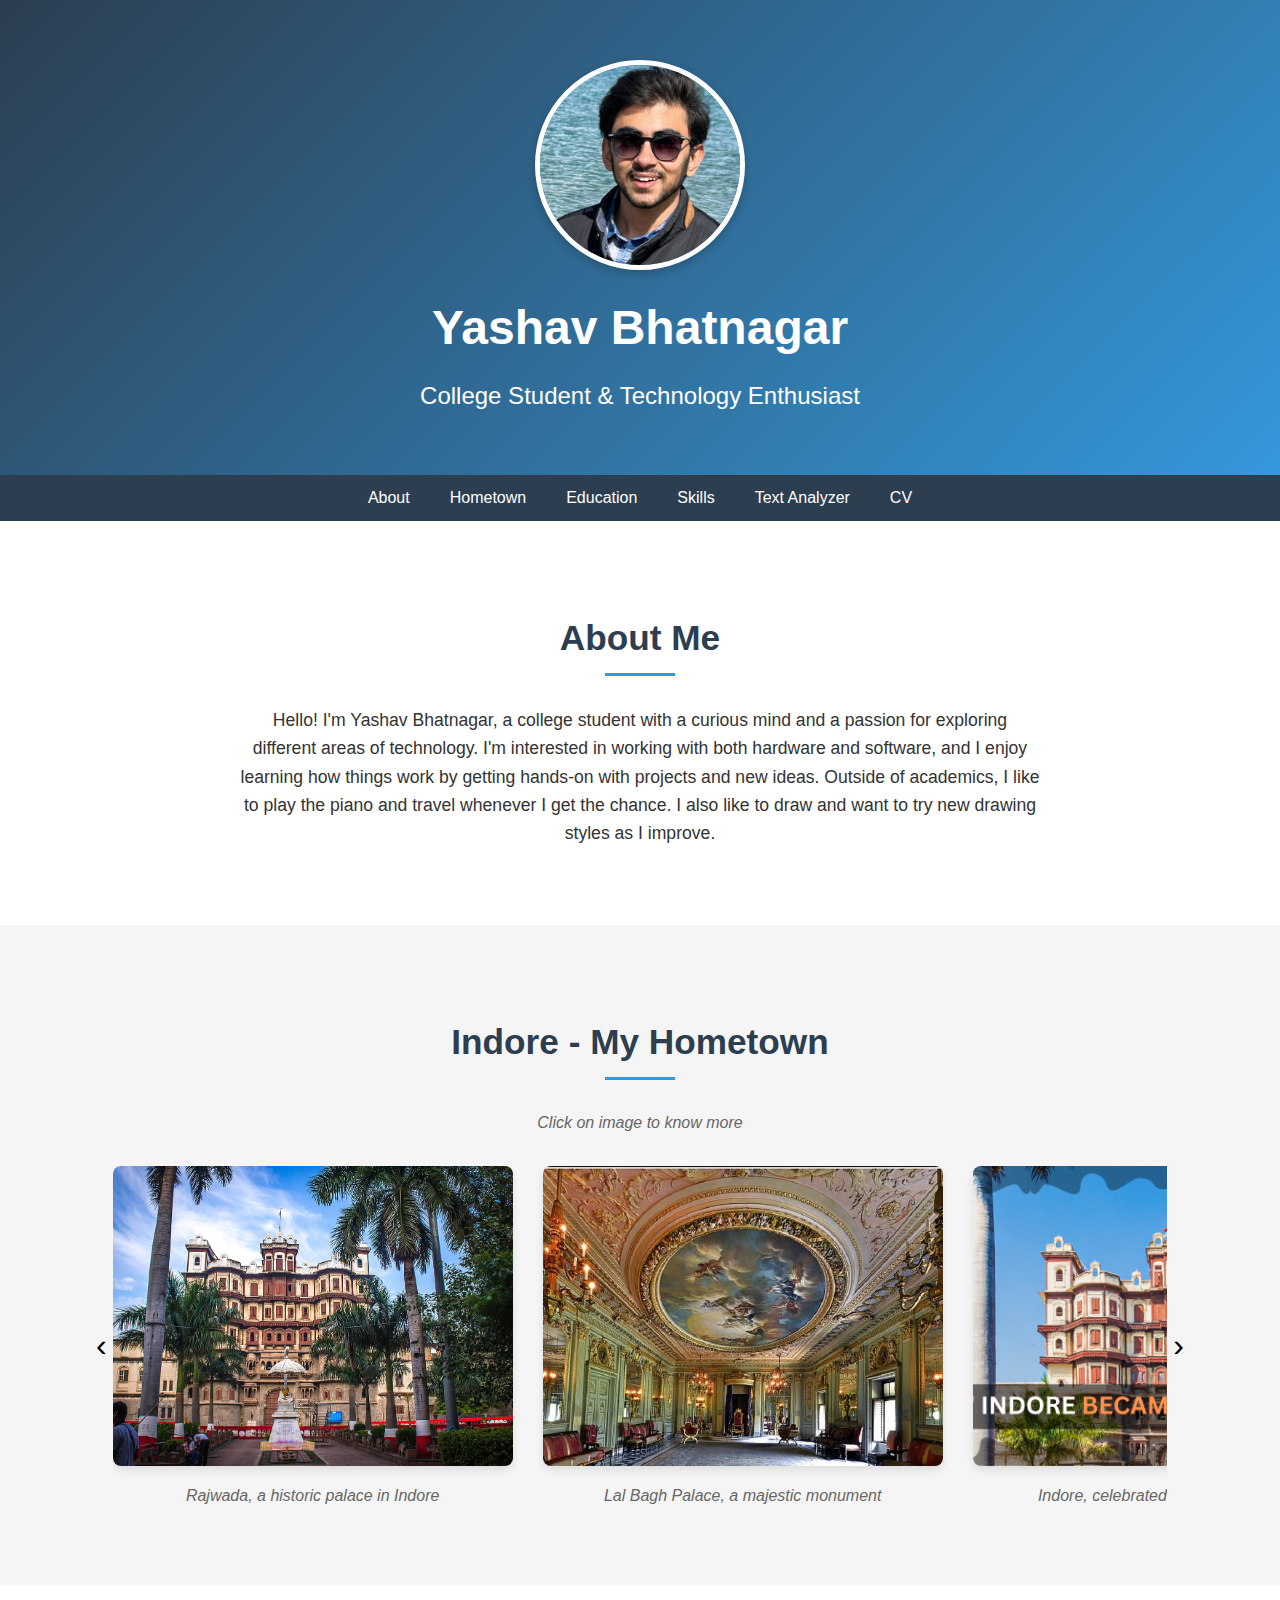
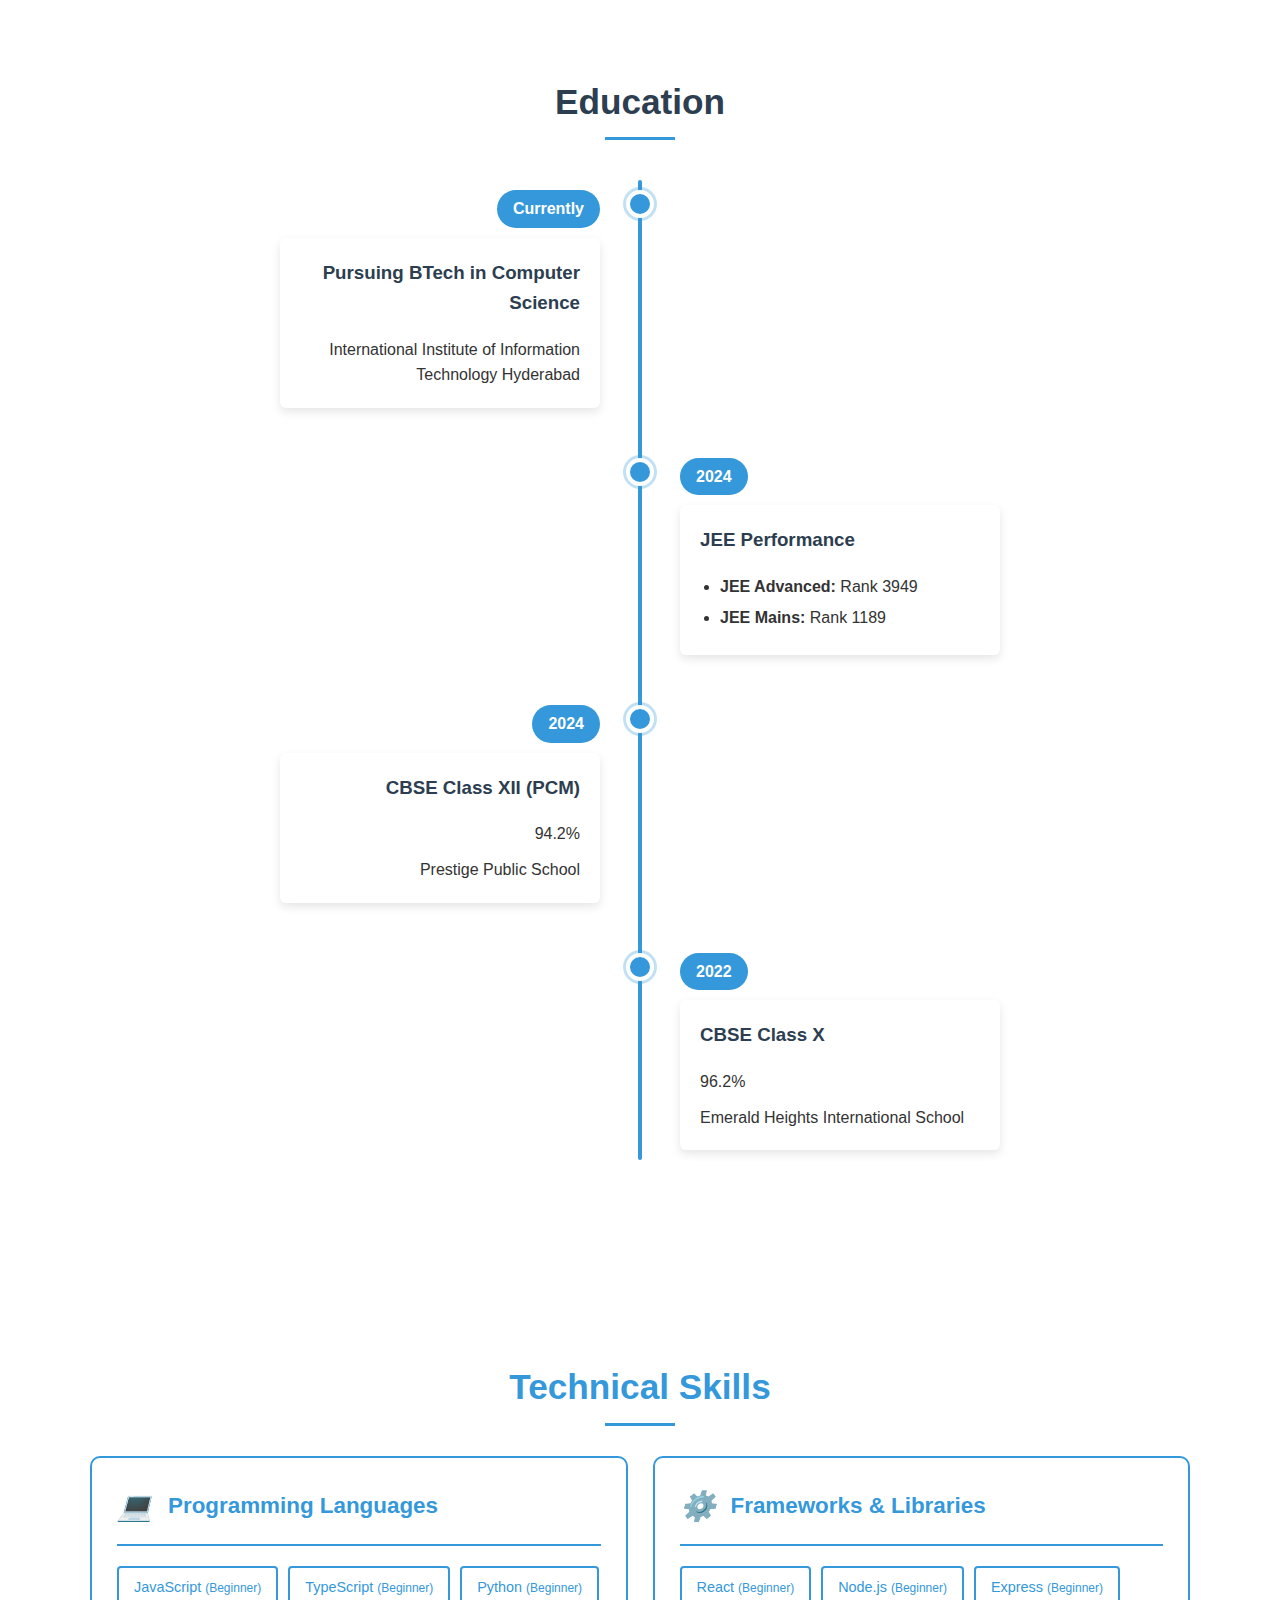
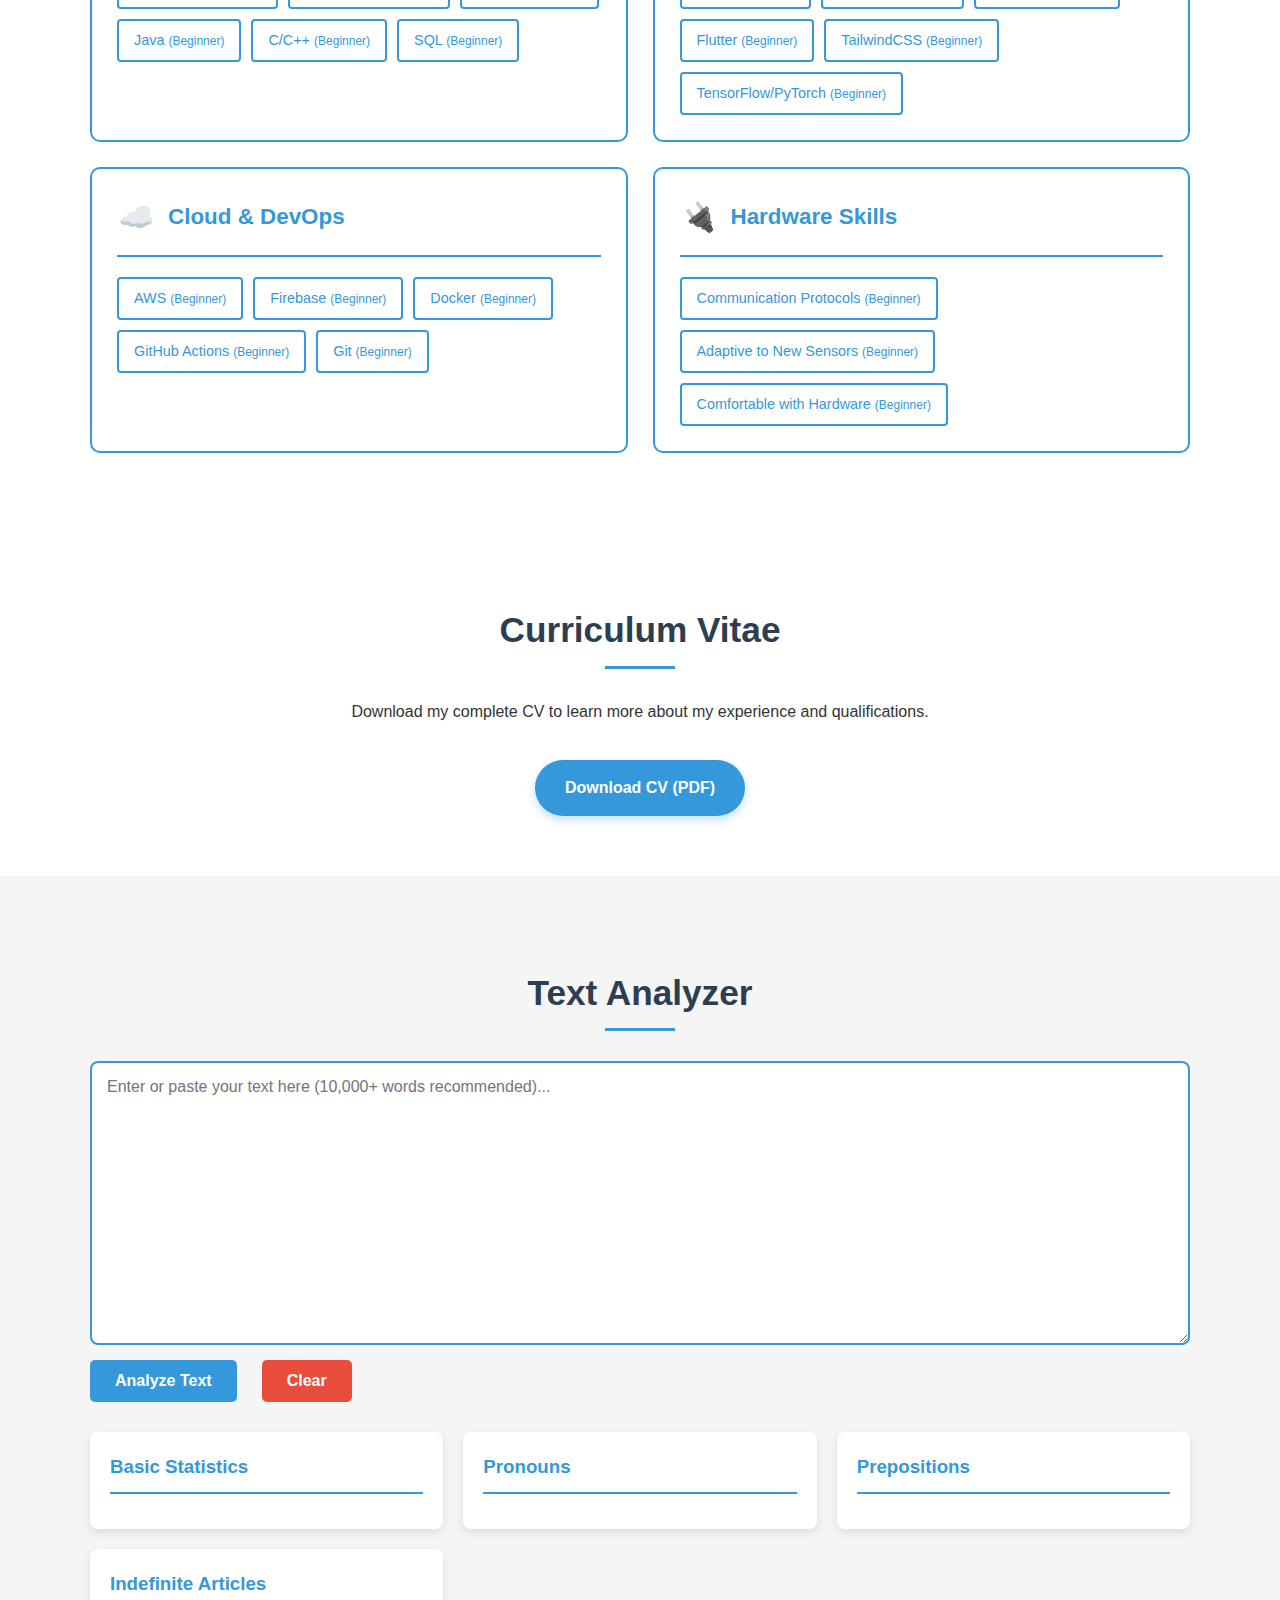
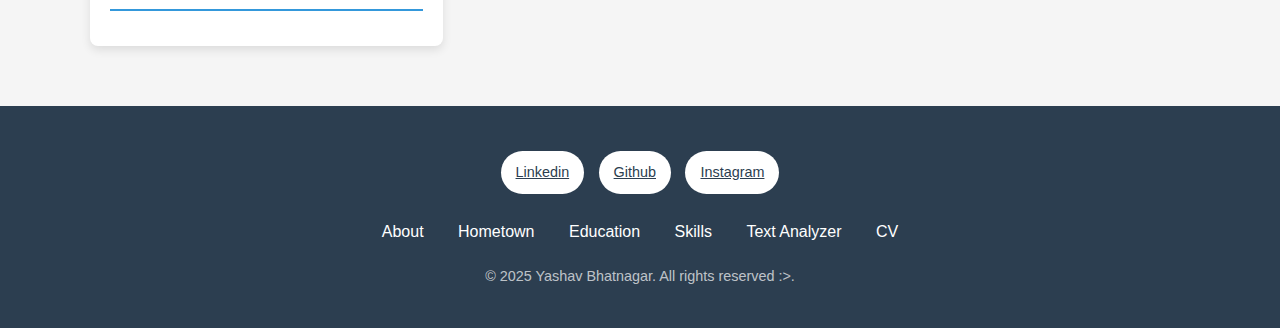
==== commit 5bc39a7a: "text" ====
--- a/index.html
+++ b/index.html
@@ -266,9 +266,11 @@
     <footer>
         <div class="container">
             <div class="social-links">
-                <a href="#" class="social-link">L</a>
-                <a href="#" class="social-link">G</a>
-                <a href="#" class="social-link">T</a>
+                <a href="https://www.linkedin.com/in/yashav-bhatnagar-973853320/" class="social-link">Linkedin</a>
+                <a href="https://github.com/AstroDuck17" class="social-link">Github</a>
+                <a href="https://www.instagram.com/yashav_17/" class="social-link">Instagram</a>
+                <!-- <p class="social-link">Contact: 9755978269</p>
+                <p class="social-link">Email: yashav.bhatnagar@gmai.com</p> -->
             </div>
             <div class="footer-nav">
                 <a href="#about">About</a>
@@ -279,7 +281,7 @@
                 <a href="#cv">CV</a>
             </div>
             <div class="copyright">
-                &copy; 2025 John Doe. All rights reserved.
+                &copy; 2025 Yashav Bhatnagar. All rights reserved :>.
             </div>
         </div>
     </footer>
--- a/styles.css
+++ b/styles.css
@@ -405,18 +405,18 @@
 
 .social-links {
     margin-bottom: 20px;
+    text-align: center; /* Center the links */
 }
 
 .social-link {
     display: inline-block;
-    width: 40px;
-    height: 40px;
+    padding: 10px 15px; /* allows the text to fit better */
     background-color: #fff;
-    border-radius: 50%;
+    border-radius: 30px;
     color: #2c3e50;
     text-align: center;
-    line-height: 40px;
-    margin: 0 10px;
+    margin: 5px; /* reduced margin for a tighter fit */
+    font-size: 0.9rem;
     transition: all 0.3s ease;
 }
 
@@ -527,6 +527,32 @@
     
     .skills-tags {
         justify-content: center;
+    }
+    
+    .container {
+        padding: 0 10px;
+        width: 100%;
+    }
+    
+    section {
+        padding: 30px 0;
+    }
+    
+    nav ul {
+        flex-direction: column;
+        align-items: center;
+    }
+    
+    nav li {
+        margin: 8px 0;
+    }
+    
+    .timeline-item {
+        padding: 8px 20px;
+    }
+    
+    .skills-grid {
+        grid-template-columns: 1fr;
     }
 }
 /* Text Analyzer Styles */
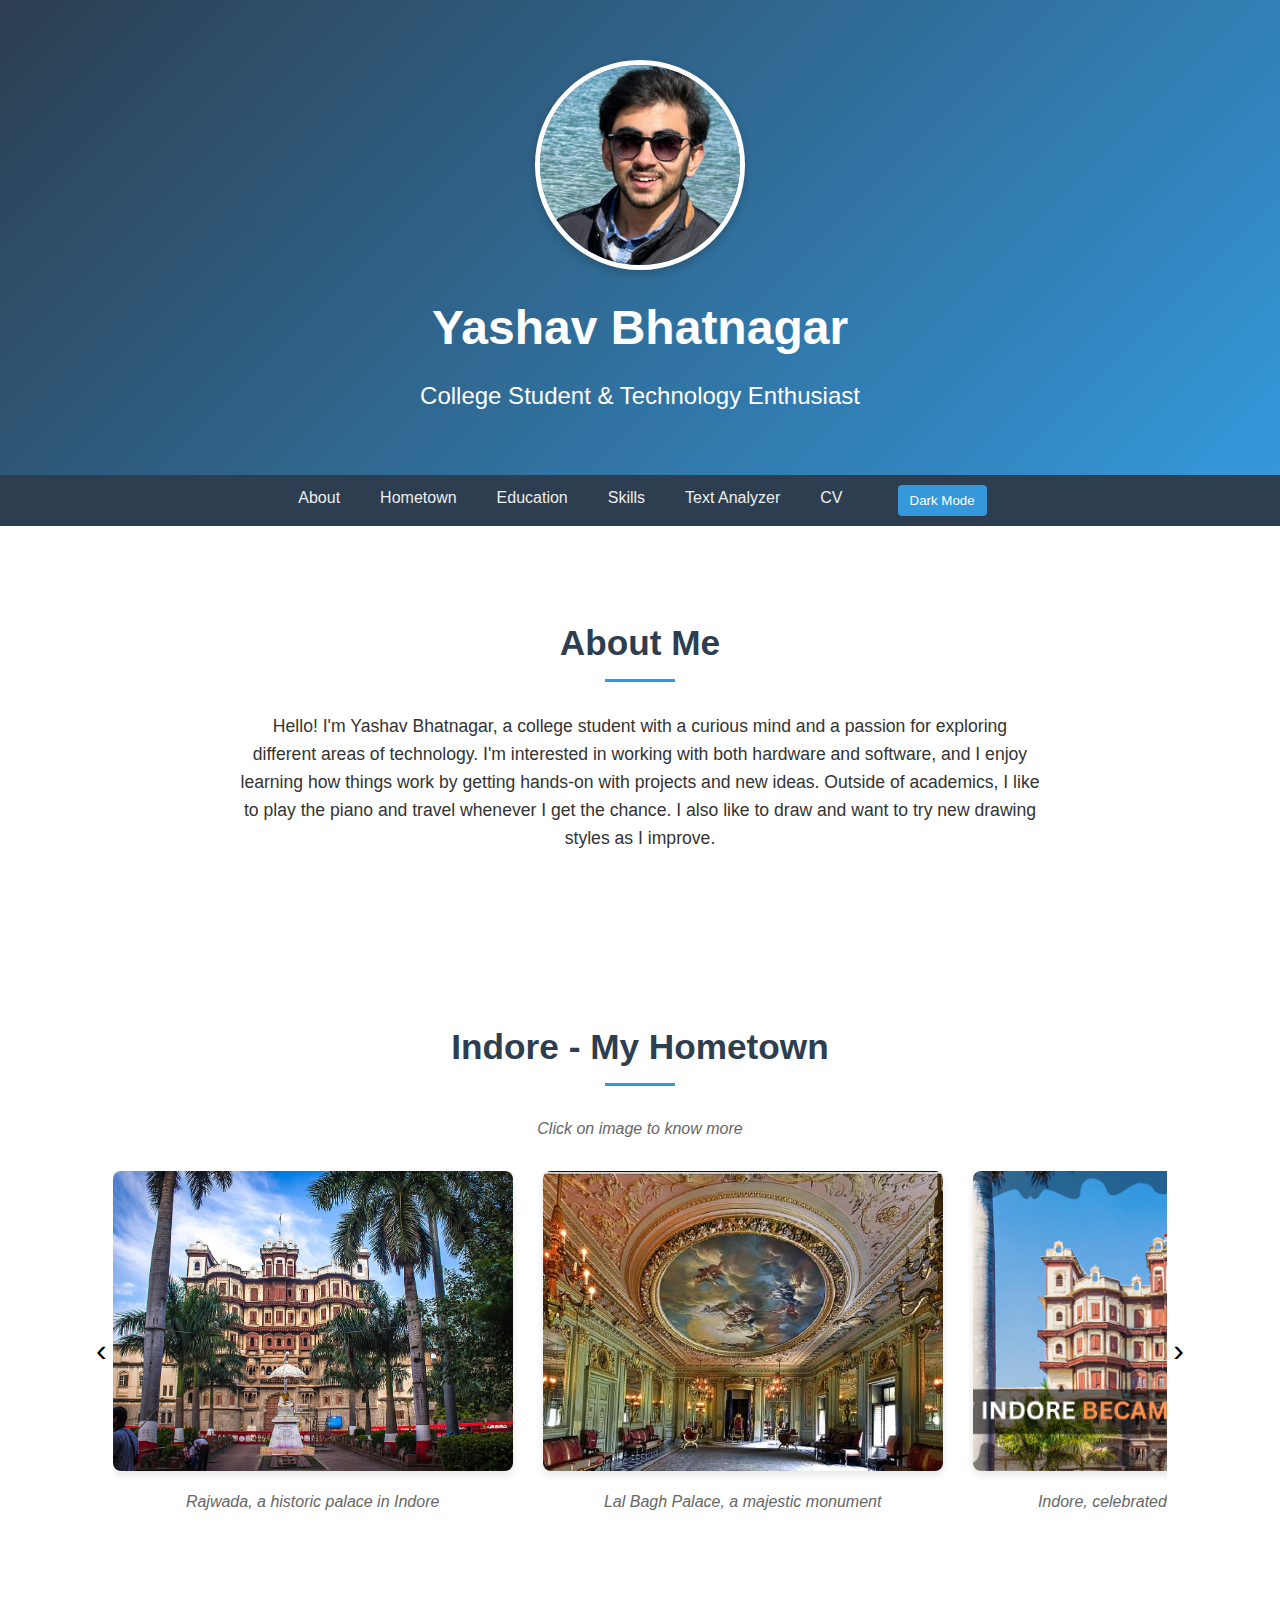
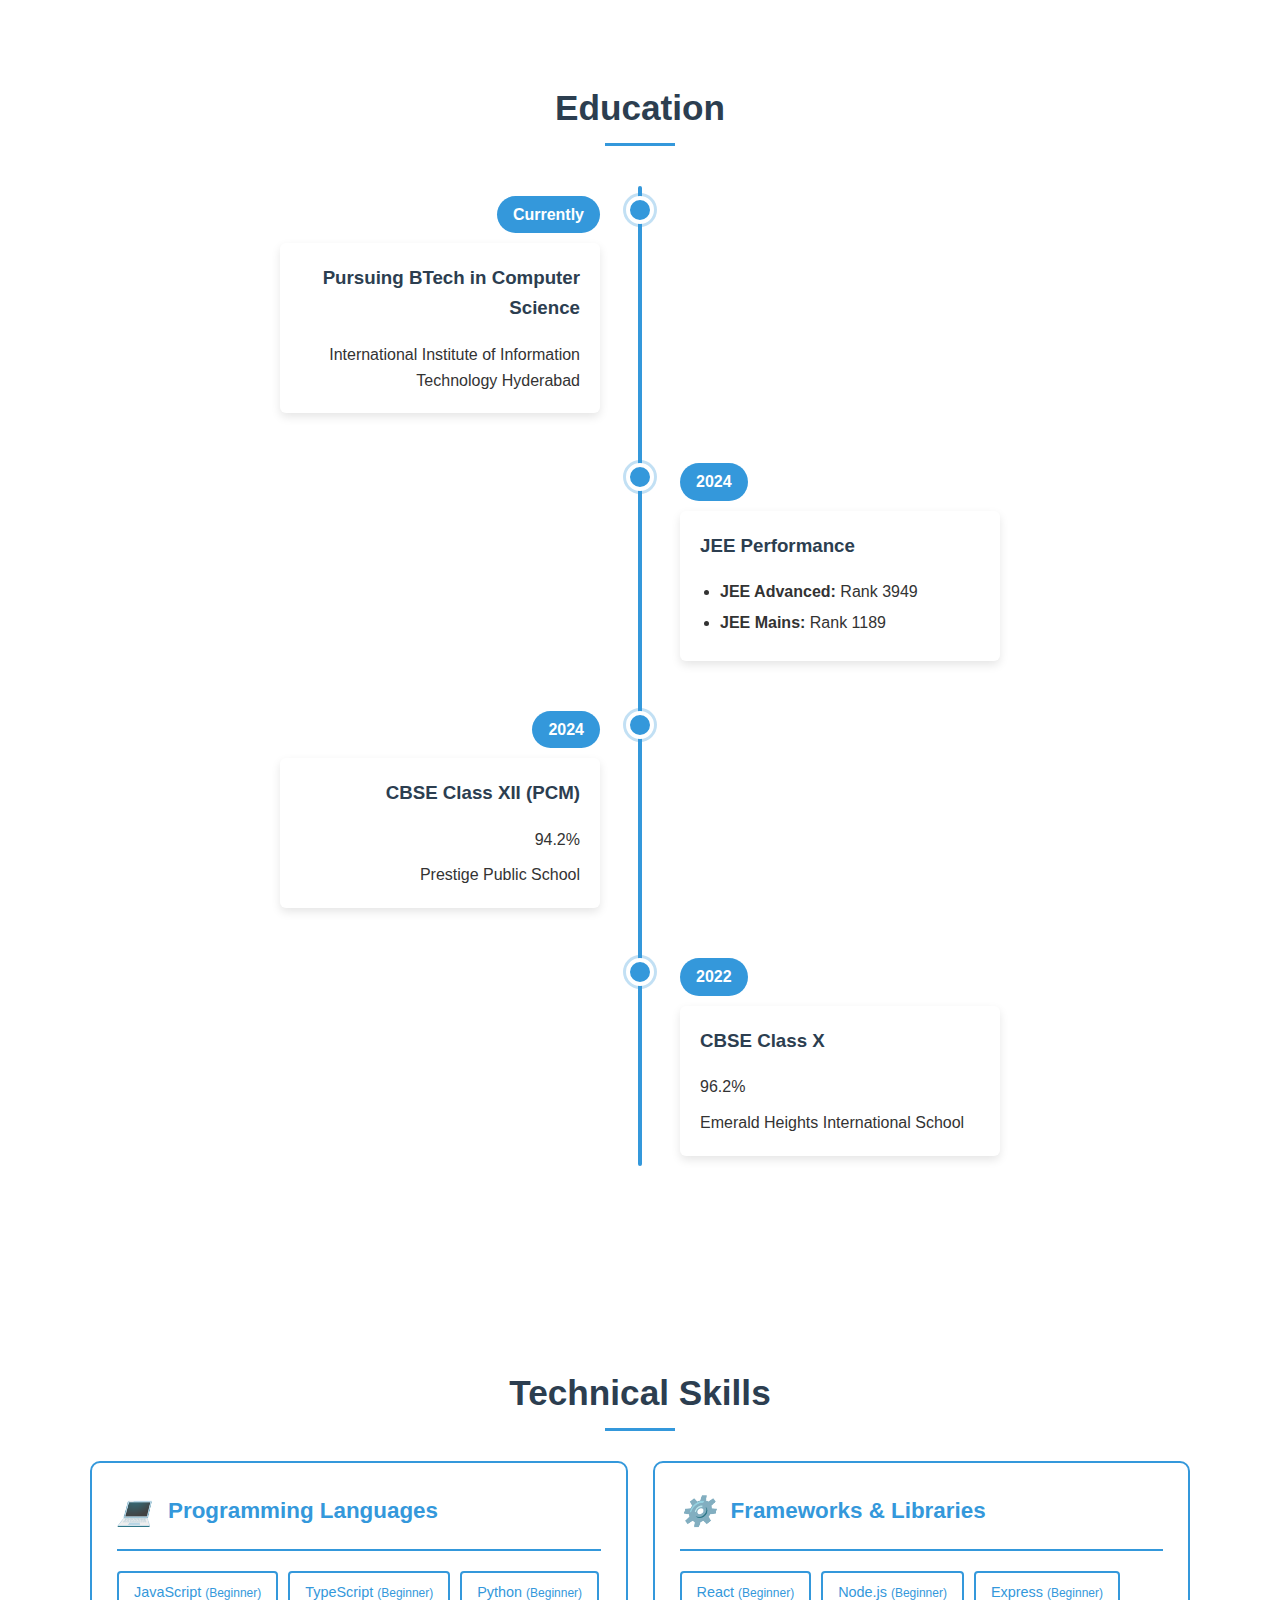
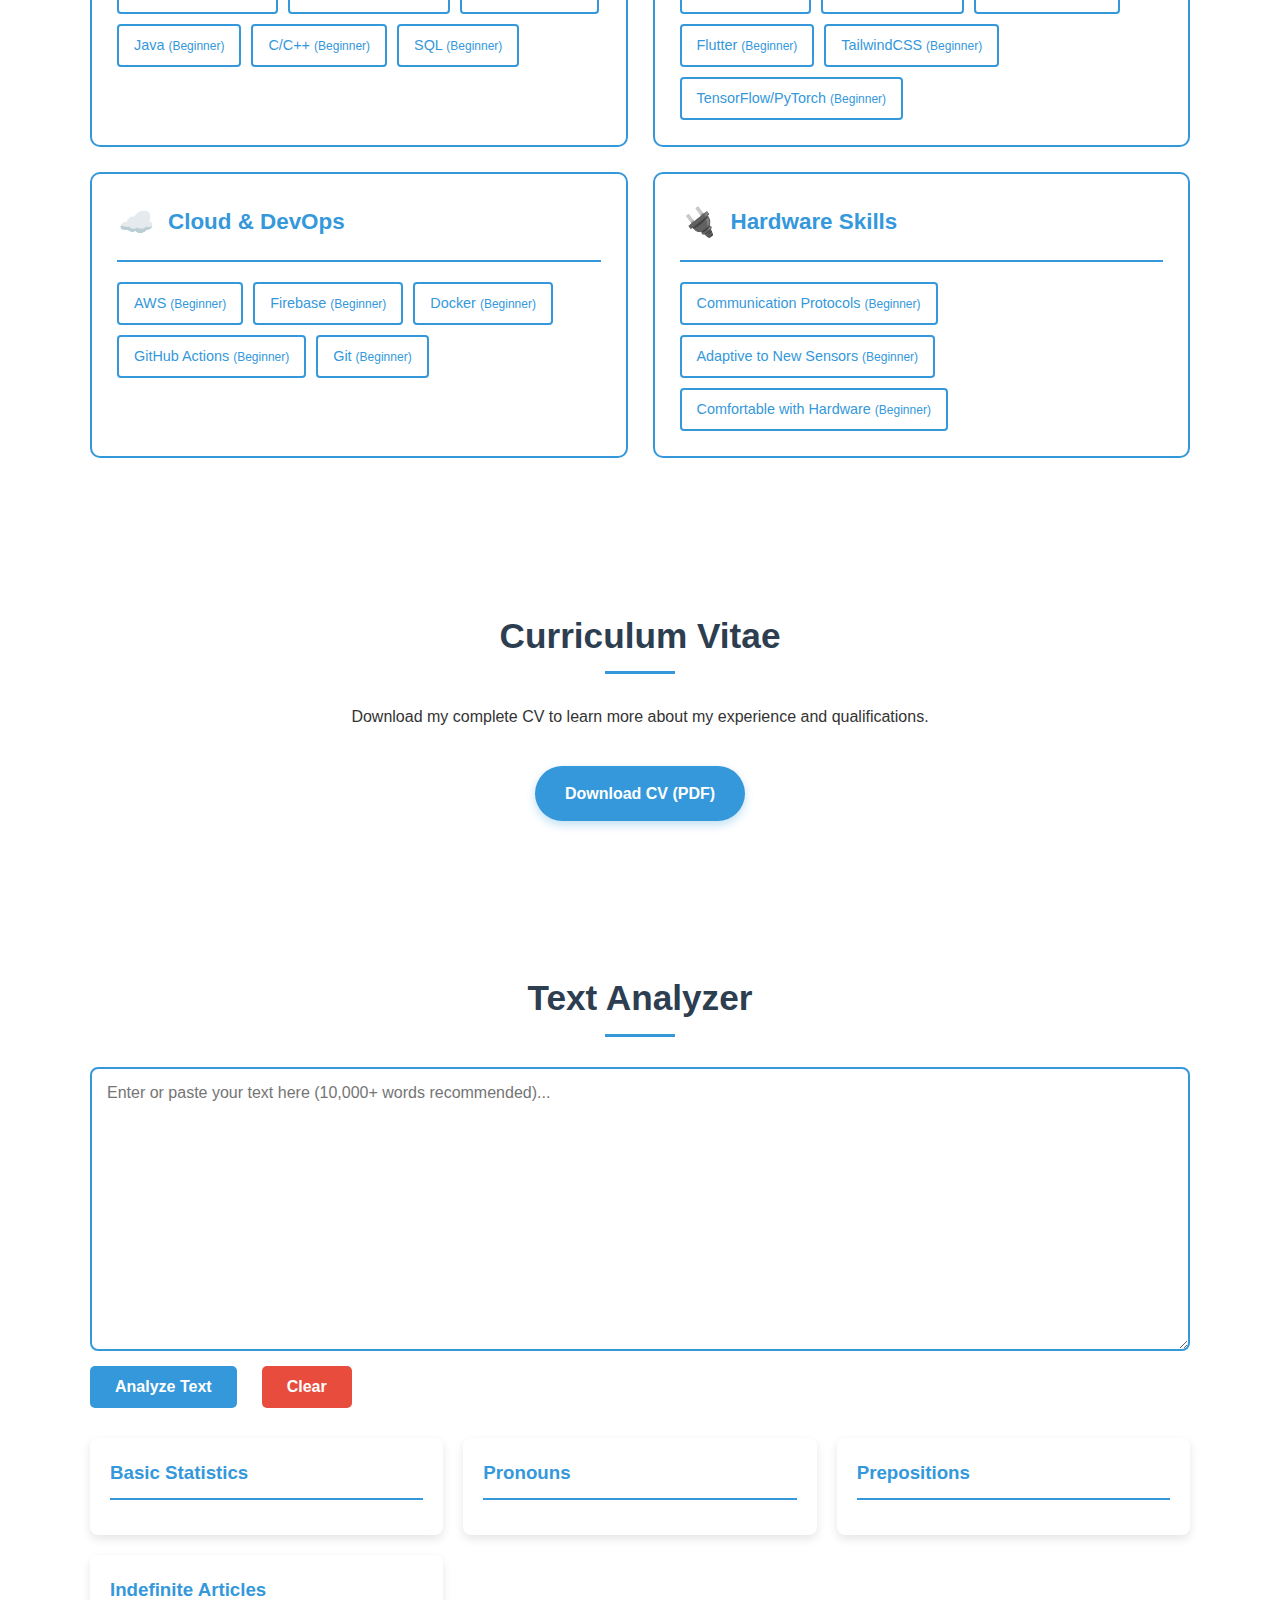
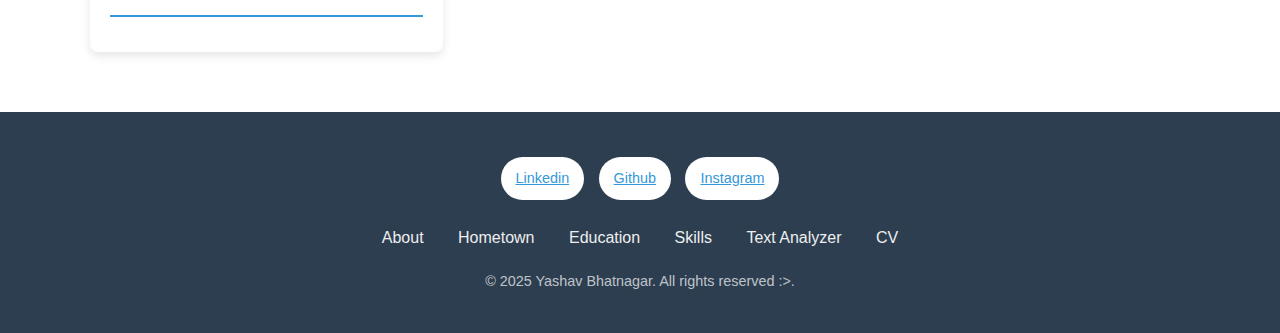
==== commit 0a4c6aec: "dark" ====
--- a/index.html
+++ b/index.html
@@ -29,7 +29,9 @@
             <li><a href="#skills">Skills</a></li>
             <li><a href="#text-analyzer">Text Analyzer</a></li>
             <li><a href="#cv">CV</a></li>
+            <li><button id="dark-mode-toggle" style="margin-left:20px; padding:8px 12px; border:none; background-color:#3498db; color:#fff; border-radius:4px; cursor:pointer;">Dark Mode</button></li>
         </ul>
+        <!-- Added Dark Mode Toggle Button -->
     </nav>
     
     <!-- About Section -->
@@ -220,7 +222,7 @@
         <div class="container">
             <h2>Curriculum Vitae</h2>
             <p>Download my complete CV to learn more about my experience and qualifications.</p>
-            <a href="#" class="cv-download">Download CV (PDF)</a>
+            <a href="Resume-Yashav.pdf" target="_blank" class="cv-download">Download CV (PDF)</a>
         </div>
     </section>
     <!-- Text Analyzer Section -->
@@ -295,6 +297,13 @@
         document.getElementById('rightArrow').addEventListener('click', () => {
             gallery.scrollBy({ left: scrollAmount, behavior: 'smooth' });
         });
+
+        // Dark Mode Toggle
+        const toggle = document.getElementById('dark-mode-toggle');
+        toggle.addEventListener('click', () => {
+            document.body.classList.toggle('dark-mode');
+            toggle.textContent = document.body.classList.contains('dark-mode') ? "Light Mode" : "Dark Mode";
+        });
     </script>
     <script src="tracking.js"></script>
     <script src="text-analyzer.js"></script>
--- a/styles.css
+++ b/styles.css
@@ -2,21 +2,22 @@
 body {
     font-family: 'Segoe UI', Tahoma, Geneva, Verdana, sans-serif;
     line-height: 1.6;
-    color: #333;
+    color: #333; /* dark text */
     margin: 0;
     padding: 0;
-    background-color: #f5f5f5;
+    background-color: #f5f5f5; /* light background */
 }
 
 .container {
     max-width: 1100px;
     margin: 0 auto;
     padding: 0 20px;
+    background-color: transparent;
 }
 
 /* Header */
 header {
-    background: linear-gradient(135deg, #2c3e50, #3498db);
+    background: linear-gradient(135deg, #2c3e50, #3498db); /* dark blue gradient */
     color: #fff;
     padding: 60px 0;
     text-align: center;
@@ -73,7 +74,7 @@
 }
 
 nav a {
-    color: #fff;
+    color: #eee;
     text-decoration: none;
     font-weight: 500;
     transition: all 0.3s ease;
@@ -87,6 +88,7 @@
 /* Sections */
 section {
     padding: 60px 0;
+    background-color: #fff;
 }
 
 section h2 {
@@ -122,7 +124,7 @@
 
 /* Hometown Section */
 #hometown {
-    background-color: #f5f5f5;
+    background-color: #fff;
 }
 
 .gallery-container {
@@ -277,16 +279,16 @@
 
 /* Skills Section Styles */
 #skills {
-    background-color: #fff; /* white background */
+    background-color: #fff;
     padding: 60px 0;
-    color: #333; /* dark text */
+    color: #333;
 }
 
 #skills h2 {
     text-align: center;
     font-size: 2.2rem;
     margin-bottom: 40px;
-    color: #3498db; /* blue heading */
+    color: #2c3e50;
     position: relative;
 }
 
@@ -383,6 +385,7 @@
     transition: all 0.3s ease;
     margin-top: 20px;
     box-shadow: 0 4px 10px rgba(52, 152, 219, 0.3);
+    border-color: #3498db;
 }
 
 .cv-download:hover {
@@ -413,7 +416,7 @@
     padding: 10px 15px; /* allows the text to fit better */
     background-color: #fff;
     border-radius: 30px;
-    color: #2c3e50;
+    color: #3498db;
     text-align: center;
     margin: 5px; /* reduced margin for a tighter fit */
     font-size: 0.9rem;
@@ -431,7 +434,7 @@
 }
 
 .footer-nav a {
-    color: #fff;
+    color: #eee;
     margin: 0 15px;
     text-decoration: none;
     transition: color 0.3s ease;
@@ -555,9 +558,10 @@
         grid-template-columns: 1fr;
     }
 }
+
 /* Text Analyzer Styles */
 #text-analyzer {
-    background-color: #f5f5f5;
+    background-color: #fff;
     padding: 60px 0;
 }
 
@@ -685,4 +689,146 @@
         width: 100%;
         margin-left: 0;
     }
-}+}
+
+/* Dark Mode Styles (applied when .dark-mode class is on body) */
+body.dark-mode {
+    background-color: #121212; /* lighter black */
+    color: #eee;
+}
+body.dark-mode header {
+    background: linear-gradient(135deg, #121212, #1a237e);
+    color: #eee;
+}
+body.dark-mode nav {
+    background-color: #121212;
+}
+body.dark-mode nav a {
+    color: #eee;
+}
+body.dark-mode section {
+    background-color: #121212;
+}
+body.dark-mode section h2 {
+    color: #1a237e;
+}
+body.dark-mode section h2:after {
+    background-color: #1a237e;
+}
+body.dark-mode .timeline::after {
+    background-color: #1a237e;
+}
+body.dark-mode .timeline-date {
+    background-color: #1a237e;
+}
+body.dark-mode #skills {
+    background-color: #121212;
+    color: #eee;
+}
+body.dark-mode #skills h2 {
+    color: #1a237e;
+}
+body.dark-mode #skills h2:after {
+    background-color: #1a237e;
+}
+body.dark-mode .skills-box {
+    background-color: #121212;
+    border-color: #1a237e;
+    color: #eee;
+}
+body.dark-mode .skills-box:hover {
+    box-shadow: 0 10px 20px rgba(26,35,126,0.3);
+}
+body.dark-mode .skills-header h3 {
+    color: #1a237e;
+}
+body.dark-mode .skill-tag {
+    background-color: #121212;
+    color: #1a237e;
+    border-color: #1a237e;
+}
+body.dark-mode .skill-tag:hover {
+    background-color: #1a237e;
+    color: #fff;
+}
+body.dark-mode .cv-download {
+    background-color: #1a237e;
+    border-color: #1a237e;
+}
+body.dark-mode .cv-download:hover {
+    background-color: #0d133d;
+}
+body.dark-mode footer {
+    background-color: #121212;
+}
+body.dark-mode .social-link {
+    background-color: #fff;
+    color: #1a237e;
+}
+body.dark-mode .social-link:hover {
+    background-color: #1a237e;
+    color: #fff;
+}
+body.dark-mode .footer-nav a {
+    color: #eee;
+}
+body.dark-mode .footer-nav a:hover {
+    color: #1a237e;
+}
+
+/* Comprehensive Dark Mode Overrides */
+body.dark-mode {
+    background-color: #121212;
+    color: #eee;
+}
+
+body.dark-mode header,
+body.dark-mode nav,
+body.dark-mode section,
+body.dark-mode footer {
+    background-color: #121212 !important;
+    color: #eee !important;
+}
+
+body.dark-mode * {
+    background-color: transparent;
+    color: inherit;
+}
+
+/* Override specific default backgrounds and borders */
+body.dark-mode header a,
+body.dark-mode nav a,
+body.dark-mode section h2,
+body.dark-mode .timeline-date,
+body.dark-mode .skills-header h3,
+body.dark-mode .cv-download,
+body.dark-mode .footer-nav a {
+    color: #1a237e !important; /* dark blue accent */
+}
+
+body.dark-mode section h2:after,
+body.dark-mode .timeline::after {
+    background-color: #1a237e !important;
+}
+
+body.dark-mode .skills-box,
+body.dark-mode .skill-tag,
+body.dark-mode .timeline-dot,
+body.dark-mode .cv-download {
+    border-color: #1a237e !important;
+}
+
+body.dark-mode .cv-download:hover {
+    background-color: #0d133d !important;
+}
+
+body.dark-mode .social-link {
+    background-color: #fff !important;
+    color: #1a237e !important;
+}
+  
+/* Ensure profile image border also adapts */
+body.dark-mode .profile-image {
+    border: 5px solid #1a237e !important;
+}
+/* End Comprehensive Dark Mode Overrides */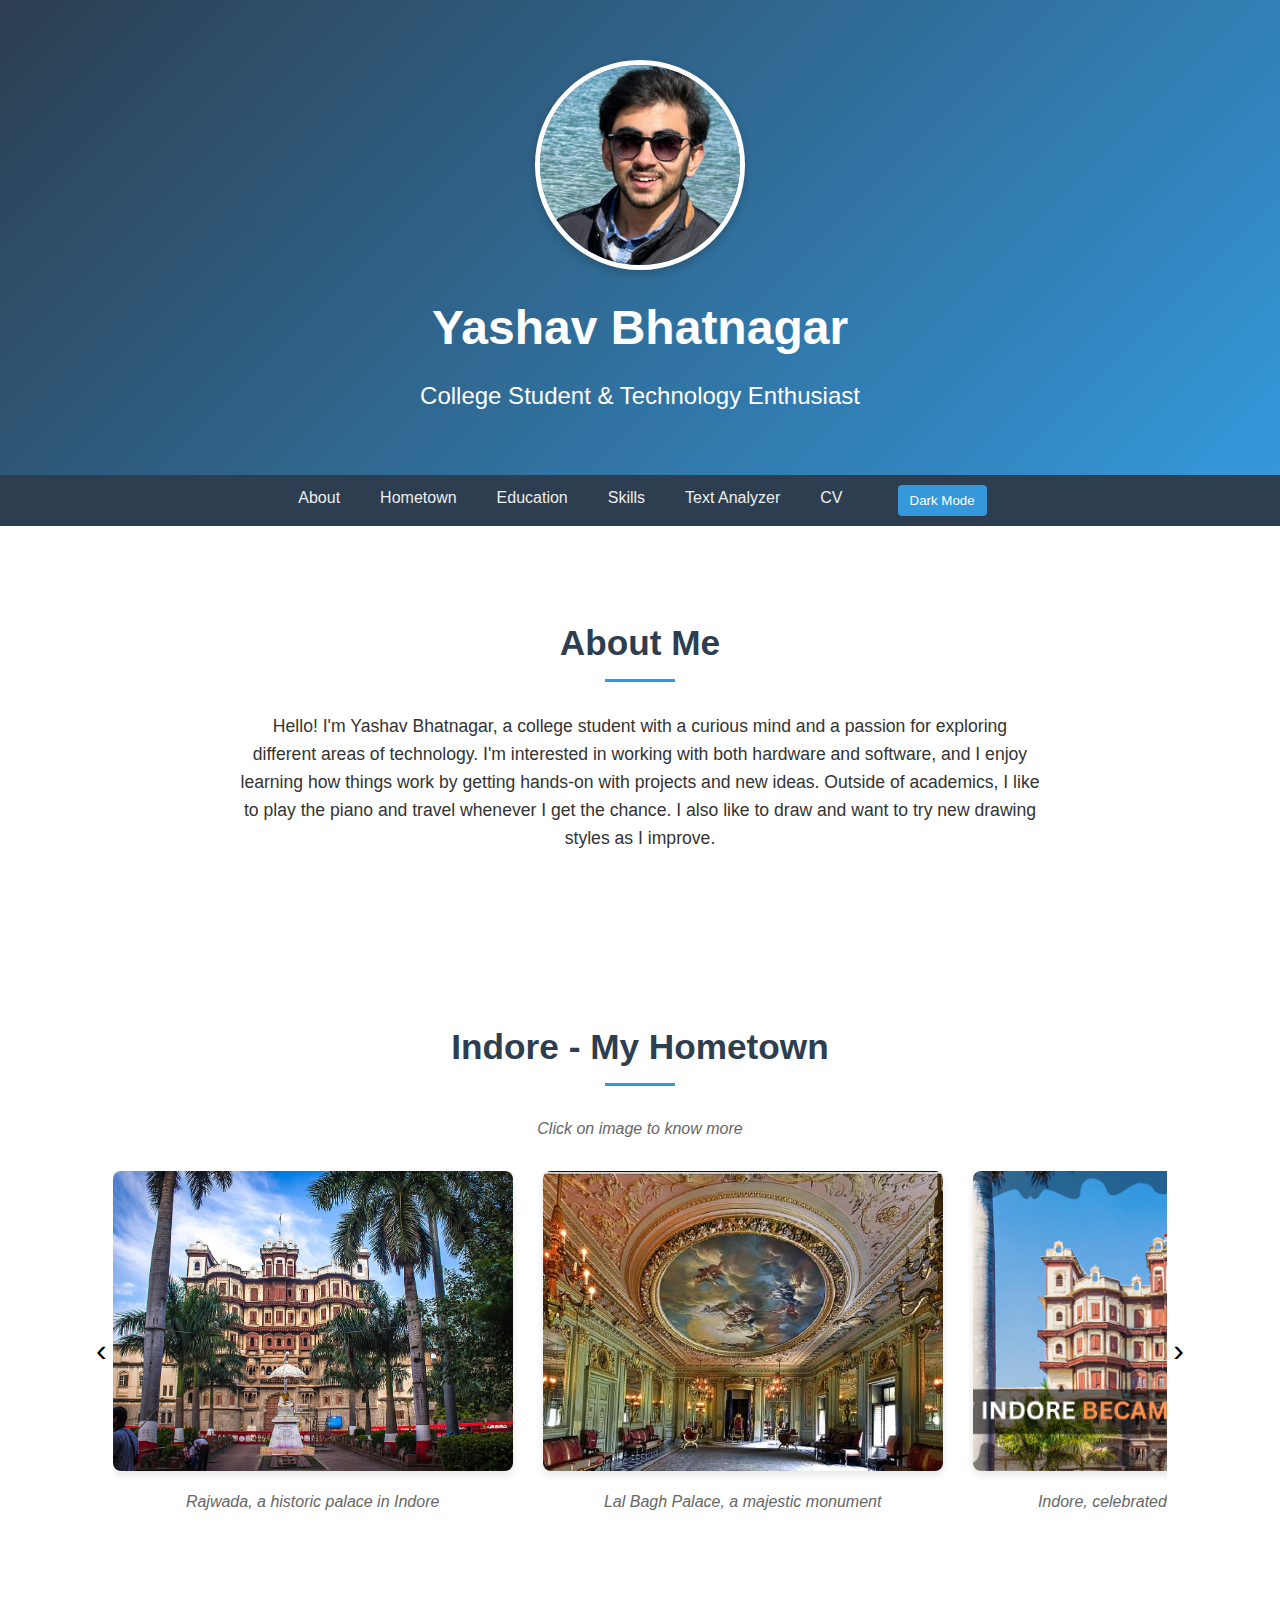
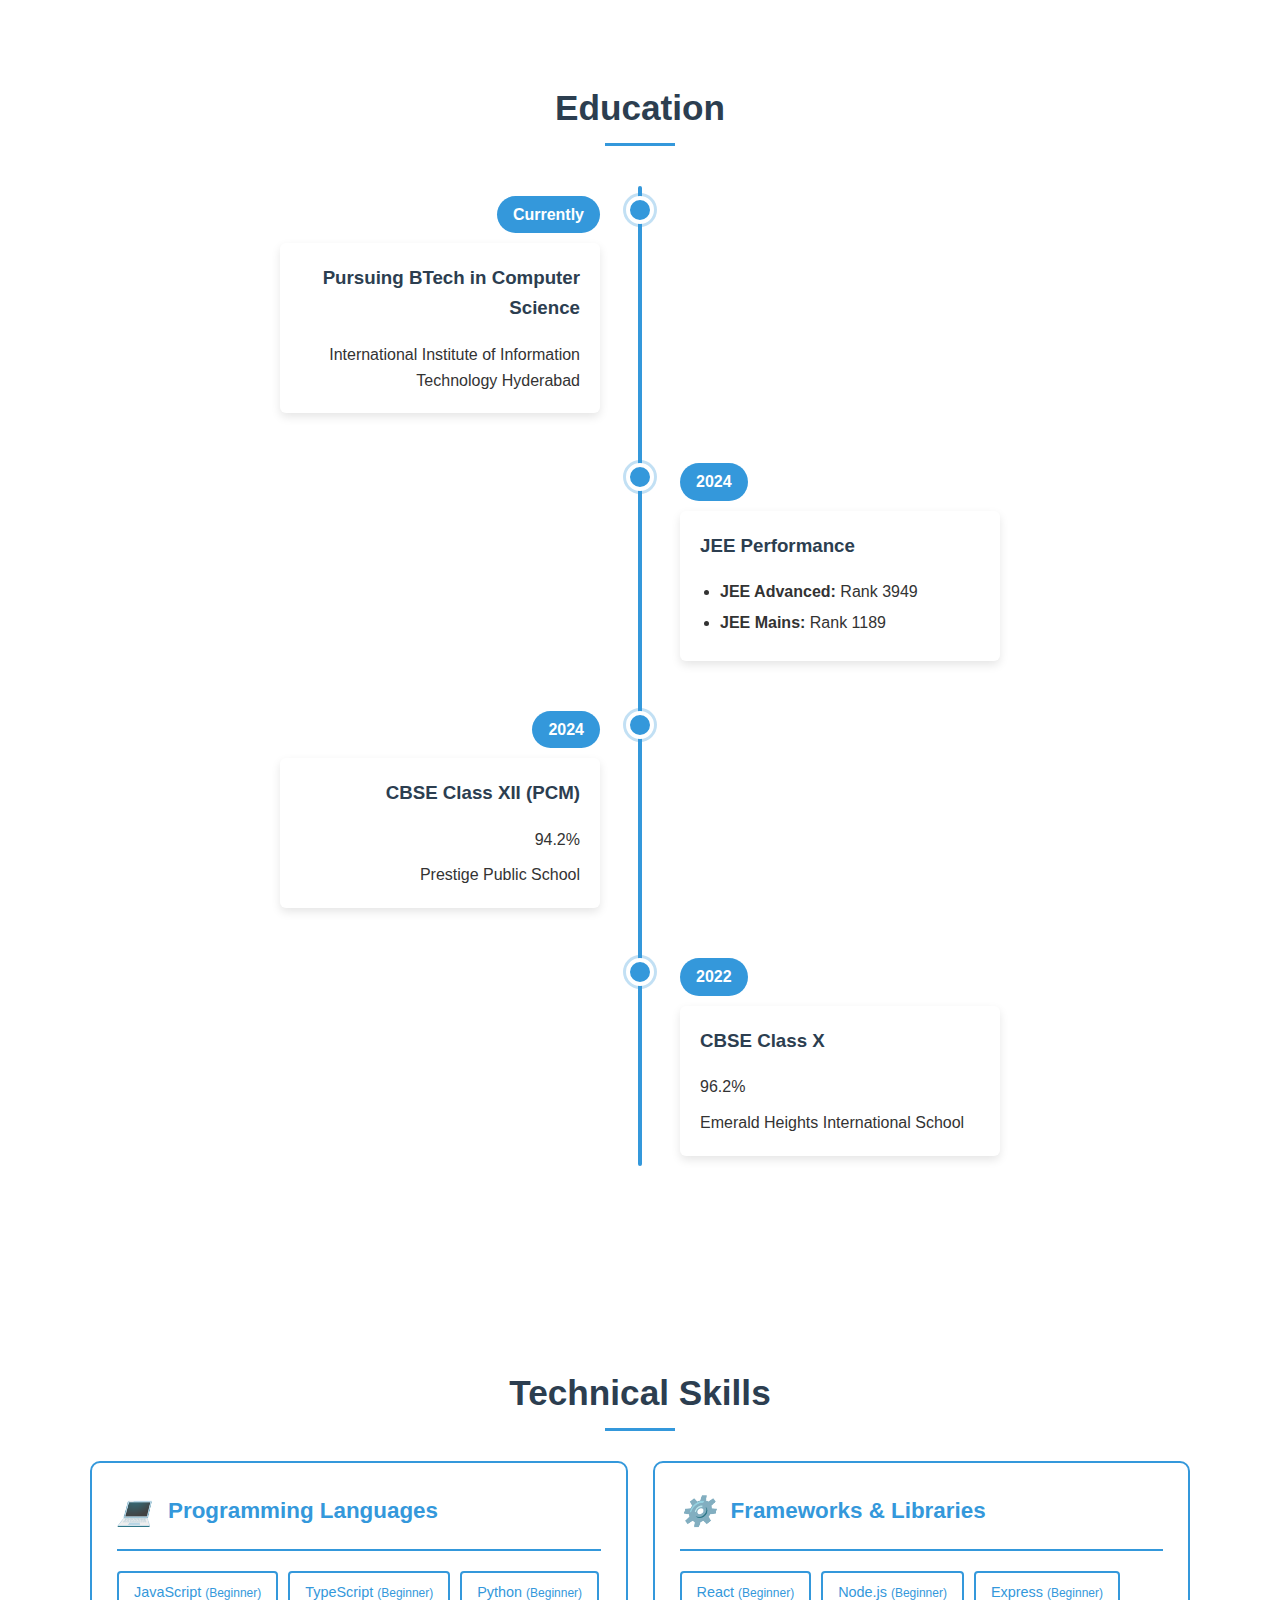
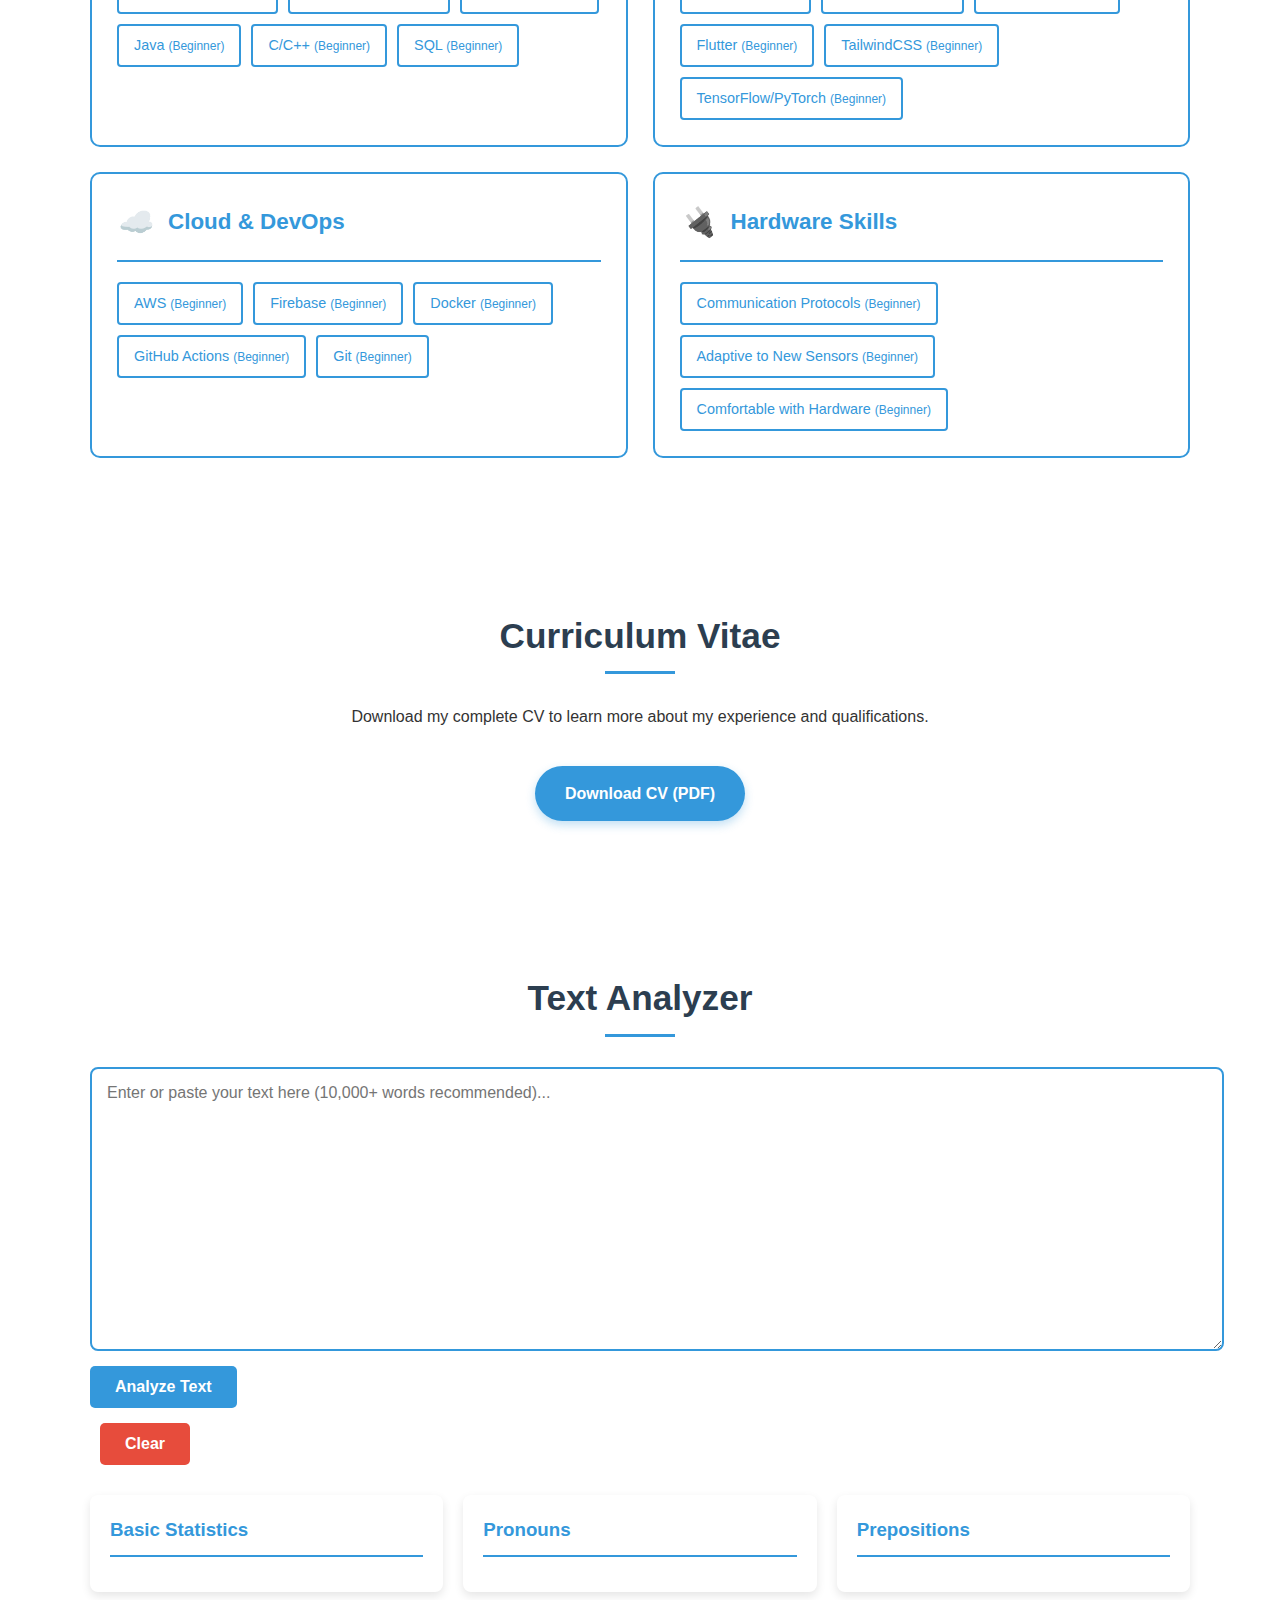
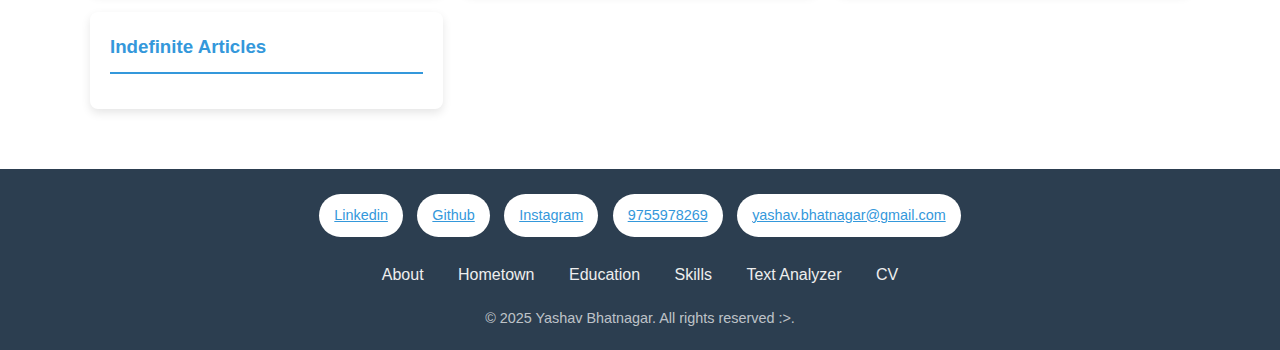
==== commit f348a691: "foter" ====
--- a/index.html
+++ b/index.html
@@ -267,12 +267,14 @@
     <!-- Footer -->
     <footer>
         <div class="container">
-            <div class="social-links">
-                <a href="https://www.linkedin.com/in/yashav-bhatnagar-973853320/" class="social-link">Linkedin</a>
-                <a href="https://github.com/AstroDuck17" class="social-link">Github</a>
-                <a href="https://www.instagram.com/yashav_17/" class="social-link">Instagram</a>
-                <!-- <p class="social-link">Contact: 9755978269</p>
-                <p class="social-link">Email: yashav.bhatnagar@gmai.com</p> -->
+            <div class="footer-contact">
+                <div class="social-links">
+                    <a href="https://www.linkedin.com/in/yashav-bhatnagar-973853320/" class="social-link">Linkedin</a>
+                    <a href="https://github.com/AstroDuck17" class="social-link">Github</a>
+                    <a href="https://www.instagram.com/yashav_17/" class="social-link">Instagram</a>
+                    <a href="" class="social-link"> 9755978269</a>
+                    <a href="" class="social-link">yashav.bhatnagar@gmail.com</a>
+                </div>
             </div>
             <div class="footer-nav">
                 <a href="#about">About</a>
@@ -290,7 +292,13 @@
     <script>
         // Horizontal scroll functionality using arrow buttons.
         const gallery = document.getElementById('gallery');
-        const scrollAmount = 430; // one image width (400px) + gap (30px)
+        let scrollAmount;
+        if(window.innerWidth <= 480) {
+            // On phone, scroll by one image container's width plus the gap (15px)
+            scrollAmount = gallery.querySelector('div').offsetWidth + 15;
+        } else {
+            scrollAmount = 430; // default for larger screens
+        }
         document.getElementById('leftArrow').addEventListener('click', () => {
             gallery.scrollBy({ left: -scrollAmount, behavior: 'smooth' });
         });
--- a/styles.css
+++ b/styles.css
@@ -276,6 +276,14 @@
 .timeline-content ul li {
     margin-bottom: 5px;
 }
+
+/* Add horizontal padding between the timeline vertical bar and timeline content boxes
+.timeline-item:nth-child(odd) .timeline-content {
+    margin-right: 20px;
+}
+.timeline-item:nth-child(even) .timeline-content {
+    margin-left: 20px;
+} */
 
 /* Skills Section Styles */
 #skills {
@@ -402,7 +410,7 @@
 footer {
     background-color: #2c3e50;
     color: #fff;
-    padding: 40px 0;
+    padding: 20px 0;
     text-align: center;
 }
 
@@ -449,6 +457,34 @@
     color: rgba(255, 255, 255, 0.7);
 }
 
+.footer-contact {
+    display: flex;
+    flex-direction: row;
+    align-items: center;
+    justify-content: center;
+    gap: 20px;
+    flex-wrap: nowrap; /* prevent wrapping */
+}
+.footer-contact .social-links,
+.footer-contact .contact-info {
+    white-space: nowrap;
+}
+.footer-contact .contact-info {
+    display: flex;
+    align-items: center;
+    gap: 10px;
+    white-space: nowrap;
+}
+.footer-contact .contact-info p {
+    display: inline;
+    margin: 0;
+    padding: 0;
+}
+
+.contact-link {
+    margin: 0 5px;
+}
+
 /* Responsive Styles */
 @media (max-width: 768px) {
     .skills-grid {
@@ -498,9 +534,17 @@
     .timeline-item:nth-child(even) .timeline-dot {
         left: 18px;
     }
+
+    nav {
+        position: static; /* Remove sticky behavior on mobile */
+    }
 }
 
 @media (max-width: 480px) {
+    html, body {
+        overflow-x: hidden;
+    }
+    
     .skill-item {
         width: 100%;
     }
@@ -533,7 +577,8 @@
     }
     
     .container {
-        padding: 0 10px;
+        padding: 0 !important;
+        margin: 0 auto;
         width: 100%;
     }
     
@@ -551,11 +596,126 @@
     }
     
     .timeline-item {
-        padding: 8px 20px;
+        padding: 8px 10px !important;
+    }
+    
+    .timeline-content {
+        padding: 10px !important;
+        font-size: 0.85rem !important;
+    }
+    
+    .timeline-date {
+        font-size: 0.8rem !important;
+        padding: 4px 6px !important;
     }
     
     .skills-grid {
         grid-template-columns: 1fr;
+    }
+    
+    .hometown-gallery {
+        width: 100% !important;
+        gap: 15px !important;
+        overflow-x: scroll;
+    }
+    .hometown-gallery > div {
+        min-width: calc(100% - 15px) !important;
+        box-sizing: border-box;
+        padding: 0 7.5px;
+    }
+    
+    .hometown-caption {
+        font-size: 0.8rem !important;
+        margin-top: 5px !important;
+    }
+
+    .timeline-item:nth-child(odd) .timeline-date {
+        margin-right: 100px !important;
+        position: relative;
+        z-index: 2;
+    }
+    .timeline-item:nth-child(even) .timeline-date {
+        margin-left: 80px !important;
+        position: relative;
+        z-index: 2;
+    }
+
+    .timeline-item:nth-child(odd) .timeline-date {
+        margin-right: 40px !important;
+    }
+    .timeline-item:nth-child(even) .timeline-date {
+        margin-left: 40px !important;
+    }
+
+    /* Increase right margin for the 1st and 3rd timeline items */
+    .timeline-item:nth-child(1) .timeline-date,
+    .timeline-item:nth-child(3) .timeline-date {
+        margin-right: 60px !important;
+    }
+    /* Ensure the even timeline items remain as before */
+    .timeline-item:nth-child(2) .timeline-date,
+    .timeline-item:nth-child(4) .timeline-date {
+        margin-left: 40px !important;
+    }
+
+    /* Shift odd timeline dates so they resemble the even ones */
+    .timeline-item:nth-child(odd) .timeline-date {
+        position: relative;
+        left: 50px !important;
+        margin-right: 0 !important;
+    }
+
+    /* Add horizontal padding between the timeline vertical bar and timeline content boxes on phone */
+    .timeline-item .timeline-content {
+        margin-left: 20px;
+        margin-right: 20px;
+    }
+
+    /* Center and add side padding for header caption */
+    .header-content {
+        text-align: center;
+        padding: 0 10px;
+    }
+    /* Center and add side padding for About section content */
+    .about-content {
+        text-align: center;
+        padding: 0 10px;
+    }
+
+    /* Adjust Text Analyzer boundaries */
+    #text-analyzer {
+        padding: 30px 10px;
+    }
+    #text-analyzer .input-container {
+        flex-direction: column;
+        width: 100%;
+        box-sizing: border-box;
+    }
+    #text-input {
+        width: 100%;
+        box-sizing: border-box;
+    }
+    #analyze-btn, #clear-btn {
+        width: 100%;
+        box-sizing: border-box;
+        margin-bottom: 10px;
+    }
+    .results-container {
+        width: 100%;
+        box-sizing: border-box;
+        padding: 0 10px;
+    }
+
+    /* Ensure the skills section stays within view */
+    .skills-container,
+    .skills-grid {
+        padding: 0 10px;
+        box-sizing: border-box;
+    }
+    .skills-box {
+        width: 100%;
+        box-sizing: border-box;
+        margin: 10px 0;
     }
 }
 
@@ -615,7 +775,7 @@
     background-color: #c0392b;
 }
 
-.input-container {
+input-container {
     display: flex;
     flex-direction: row;
     flex-wrap: wrap;
@@ -752,8 +912,8 @@
     color: #fff;
 }
 body.dark-mode .cv-download {
-    background-color: #1a237e;
-    border-color: #1a237e;
+    background-color: #1a237e !important;
+    color: #fff !important;  /* force white text */
 }
 body.dark-mode .cv-download:hover {
     background-color: #0d133d;
@@ -831,4 +991,38 @@
 body.dark-mode .profile-image {
     border: 5px solid #1a237e !important;
 }
-/* End Comprehensive Dark Mode Overrides */+
+/* Dark Mode Timeline Overrides */
+body.dark-mode .timeline-content {
+    background-color: #1e1e1e !important;  /* dark grey background for timeline boxes */
+    color: #eee !important;
+    border: 1px solid #1a237e !important;
+}
+body.dark-mode .timeline-date {
+    background-color: #1a237e !important;
+    color: #fff !important;  /* ensure year text is visible */
+}
+/* End Dark Mode Timeline Overrides */
+
+/* Fix for Text Analyzer result groups in dark mode */
+body.dark-mode .result-group {
+    background-color: #1e1e1e !important;
+    border: 1px solid #1a237e !important;
+}
+/* End Comprehensive Dark Mode Overrides */
+
+/* Force CV button text to white in dark mode */
+body.dark-mode .cv-download {
+    color: #fff !important;
+}
+
+/* Enhanced Dark Mode Header & Footer Separation */
+body.dark-mode header {
+    background: #1c1c1c !important;
+    border-bottom: 3px solid #1a237e;
+}
+body.dark-mode footer {
+    background: #1c1c1c !important;
+    border-top: 3px solid #1a237e;
+}
+/* End Enhanced Dark Mode Header & Footer Separation */